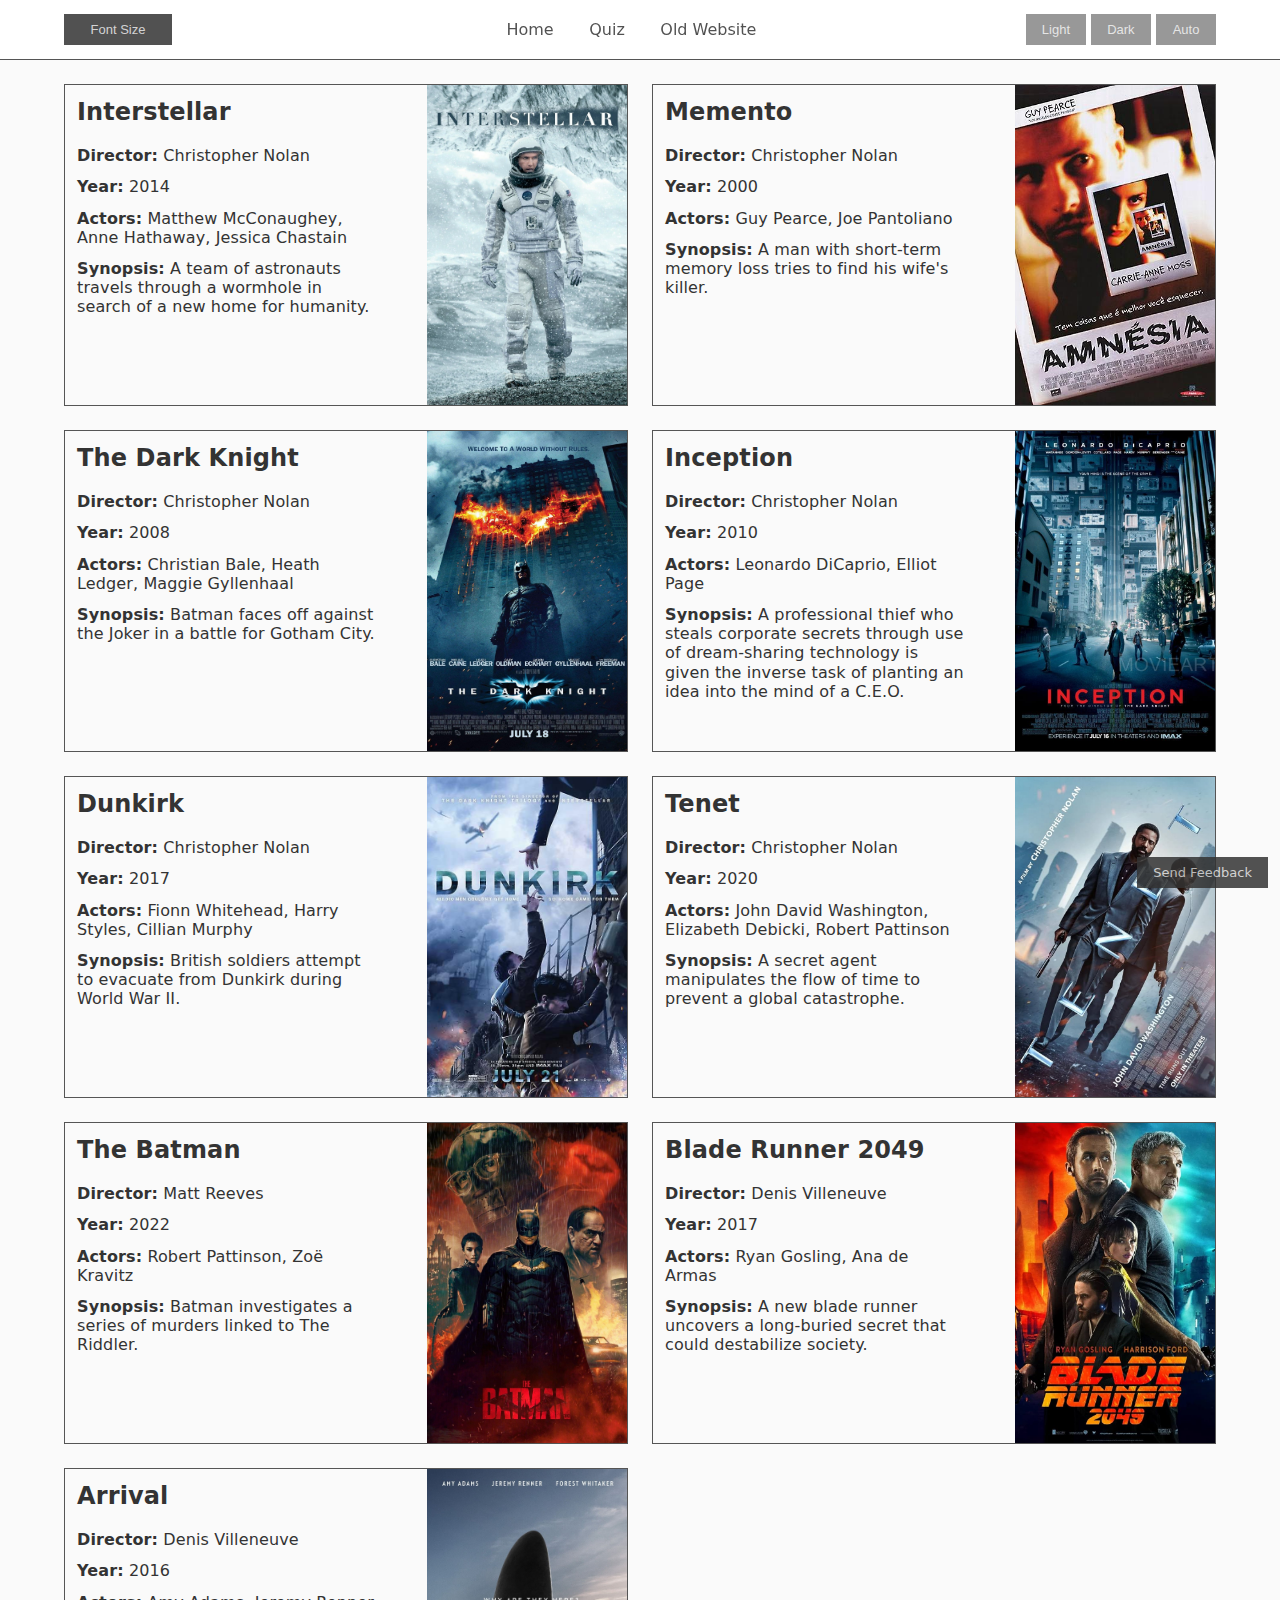
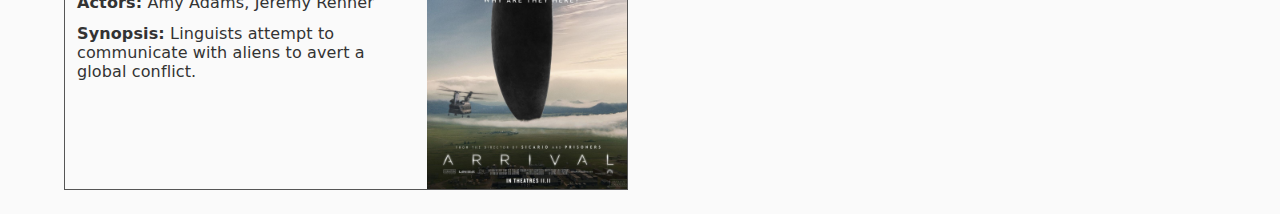
==== index.html @ 57617532 "done: add a toggle for every picture that will open it full screen via dialog" ====
<!-- Main Contributor: Dmytro HONCHARENKO -->
<!-- TODO: Add sources: a button with i that will trigger dialog -->
<!DOCTYPE html>
<html lang="en">
  <head>
    <meta charset="UTF-8" />
    <meta name="viewport" content="width=device-width, initial-scale=1.0" />
    <title>Nolan Films</title>
    <link rel="stylesheet" href="./styles/home.css" />
    <link rel="stylesheet" href="./styles/global.css" />
    <script type="module" src="./scripts/home.js"></script>
    <script type="module" src="./scripts/theme.js"></script>
    <script type="module" src="./scripts/chooseFontSize.js"></script>
  </head>
  <body>
    <header>
      <nav>
        <aside class="accessibility-font-size">
          <button type="button" id="change-font-size">Font Size</button>
        </aside>
        <ul>
          <li><a href="./index.html">Home</a></li>
          <li><a href="./content/form/quiz.html">Quiz</a></li>
          <li><a href="../../xml/xhtml/films.xhtml">Old Website</a></li>
        </ul>
        <aside class="theme-switcher">
          <button class="light">Light</button>
          <button class="dark">Dark</button>
          <button class="auto">Auto</button>
        </aside>
      </nav>
    </header>
    <main class="films">
      <!-- Interstellar -->
      <section class="film">
        <div class="info">
          <h2 class="title">Interstellar</h2>
          <p class="director"><strong>Director:</strong> Christopher Nolan</p>
          <p class="year"><strong>Year:</strong> 2014</p>
          <p class="actors">
            <strong>Actors:</strong> Matthew McConaughey, Anne Hathaway, Jessica
            Chastain
          </p>
          <p class="Synopsis">
            <strong>Synopsis:</strong> A team of astronauts travels through a
            wormhole in search of a new home for humanity.
          </p>
        </div>
        <picture class="poster">
          <img
            loading="lazy"
            src="./images/interstellar.jpg"
            alt="Interstellar Poster"
          />
        </picture>
        <dialog class="modal">
          <div class="dive-deeper">
            <img
              loading="lazy"
              src="./images/interstellar.jpg"
              alt="Interstellar Poster"
            />
            <div class="main-info">
              <div class="top-section">
                <h1>Main Information</h1>
                <p><strong>Directed by:</strong> Christopher Nolan</p>
                <p><strong>Written by:</strong> Jonathan Nolan, Christopher Nolan</p>
                <p>
                  <strong>Produced by:</strong> Emma Thomas, Christopher Nolan, Lynda
                  Obst
                </p>
                <p>
                  <strong>Starring:</strong> Matthew McConaughey, Anne Hathaway,
                  Jessica Chastain, Bill Irwin, Ellen Burstyn, Michael Caine
                </p>
                <p><strong>Cinematography:</strong> Hoyte van Hoytema</p>
                <p><strong>Edited by:</strong> Lee Smith</p>
                <p><strong>Music by:</strong> Hans Zimmer</p>
                <p>
                  <strong>Production Companies:</strong> Paramount Pictures, Warner
                  Bros. Pictures, Legendary Pictures, Syncopy Inc., Lynda Obst
                  Productions
                </p>
                <p>
                  <strong>Distributed by:</strong> Paramount Pictures (North
                  America), Warner Bros. Pictures (International)
                </p>
                <p>
                  <strong>Release Dates:</strong> <br />October 26, 2014 (TCL Chinese
                  Theatre) <br />November 5, 2014 (United States) <br />November 7,
                  2014 (United Kingdom)
                </p>
                <p><strong>Running Time:</strong> 169 minutes</p>
                <p><strong>Countries:</strong> United Kingdom, United States</p>
                <p><strong>Language:</strong> English</p>
                <p><strong>Budget:</strong> $165 million</p>
                <p><strong>Box Office:</strong> $731 million</p>
              </div>
            </div>
            <div class="bottom-section">
              <h1>Description</h1>
              <div class="description">
                "Interstellar" is a 2014 science fiction film directed by Christopher
                Nolan, starring Matthew McConaughey, Anne Hathaway, Jessica Chastain,
                Bill Irwin, Ellen Burstyn, Michael Caine, and Matt Damon. The story
                is set in a dystopian future where humanity faces a devastating
                blight and famine. The film follows a group of astronauts who travel
                through a wormhole near Saturn in search of a new home. The
                screenplay was written by brothers Christopher and Jonathan Nolan,
                with origins dating back to a script in 2007. Kip Thorne, a Caltech
                physicist, served as an executive producer and scientific consultant.
                The movie was lauded for its scientific accuracy and visual effects,
                grossing over $681 million worldwide and winning an Academy Award for
                Best Visual Effects.
              </div>
            </div>
          </div>
        </dialog>
      </section>
      <!-- Memento -->
      <section class="film">
        <div class="info">
          <h2 class="title">Memento</h2>
          <p class="director"><strong>Director:</strong> Christopher Nolan</p>
          <p class="year"><strong>Year:</strong> 2000</p>
          <p class="actors"><strong>Actors:</strong> Guy Pearce, Joe Pantoliano</p>
          <p class="Synopsis">
            <strong>Synopsis:</strong> A man with short-term memory loss tries to
            find his wife's killer.
          </p>
        </div>
        <picture class="poster">
          <img loading="lazy" src="./images/memento.jpg" alt="Memento Poster" />
        </picture>
        <dialog class="modal">
          <div class="dive-deeper">
            <img loading="lazy" src="./images/memento.jpg" alt="Memento Poster" />
            <div class="main-info">
              <div class="top-section">
                <h1>Main Information</h1>
                <p><strong>Directed by:</strong> Christopher Nolan</p>
                <p><strong>Written by:</strong> Christopher Nolan, Jonathan Nolan</p>
                <p><strong>Produced by:</strong> Suzanne Todd, Jennifer Todd</p>
                <p>
                  <strong>Starring:</strong> Guy Pearce, Carrie-Anne Moss, Joe
                  Pantoliano
                </p>
                <p><strong>Cinematography:</strong> Wally Pfister</p>
                <p><strong>Edited by:</strong> Dody Dorn</p>
                <p><strong>Music by:</strong> David Julyan</p>
                <p>
                  <strong>Production Companies:</strong> Summit Entertainment,
                  Newmarket Capital Group, Team Todd
                </p>
                <p>
                  <strong>Distributed by:</strong> Newmarket Films (United States),
                  Summit Entertainment (International)
                </p>
                <p>
                  <strong>Release Dates:</strong> <br />September 5, 2000 (Venice
                  Film Festival) <br />March 16, 2001 (United States)
                </p>
                <p><strong>Running Time:</strong> 113 minutes</p>
                <p><strong>Country:</strong> United States</p>
                <p><strong>Language:</strong> English</p>
                <p><strong>Budget:</strong> $9 million</p>
                <p><strong>Box Office:</strong> $39.7 million</p>
              </div>
            </div>
            <div class="bottom-section">
              <h1>Description</h1>
              <div class="description">
                "Memento" is a 2000 psychological thriller film directed and written
                by Christopher Nolan. Based on a short story by Jonathan Nolan, the
                movie stars Guy Pearce, Carrie-Anne Moss, Jorja Fox, and Joe
                Pantoliano. The story revolves around Leonard Shelby, who suffers
                from short-term memory loss and uses various methods to investigate
                his wife's murder. The film's unique non-linear narrative consists of
                black-and-white scenes shown chronologically and color sequences in
                reverse order, ultimately merging to form a complete storyline.
              </div>
            </div>
          </div>
        </dialog>
      </section>
      <!-- The Dark Knight -->
      <section class="film">
        <div class="info">
          <h2 class="title">The Dark Knight</h2>
          <p class="director"><strong>Director:</strong> Christopher Nolan</p>
          <p class="year"><strong>Year:</strong> 2008</p>
          <p class="actors">
            <strong>Actors:</strong> Christian Bale, Heath Ledger, Maggie Gyllenhaal
          </p>
          <p class="Synopsis">
            <strong>Synopsis:</strong> Batman faces off against the Joker in a battle
            for Gotham City.
          </p>
        </div>
        <picture class="poster">
          <img
            loading="lazy"
            src="./images/the-dark-knight.jpg"
            alt="The Dark Knight Poster"
          />
        </picture>
        <dialog class="modal">
          <div class="dive-deeper">
            <img
              loading="lazy"
              src="./images/the-dark-knight.jpg"
              alt="The Dark Knight Poster"
            />
            <div class="main-info">
              <div class="top-section">
                <h1>Main Information</h1>
                <p><strong>Directed by:</strong> Christopher Nolan</p>
                <p><strong>Written by:</strong> Jonathan Nolan, Christopher Nolan</p>
                <p>
                  <strong>Produced by:</strong> Emma Thomas, Charles Roven,
                  Christopher Nolan
                </p>
                <p>
                  <strong>Starring:</strong> Christian Bale, Michael Caine, Heath
                  Ledger, Gary Oldman, Aaron Eckhart, Maggie Gyllenhaal, Morgan
                  Freeman
                </p>
                <p><strong>Cinematography:</strong> Wally Pfister</p>
                <p><strong>Edited by:</strong> Lee Smith</p>
                <p><strong>Music by:</strong> Hans Zimmer, James Newton Howard</p>
                <p>
                  <strong>Production Companies:</strong> Warner Bros. Pictures, DC
                  Comics, Legendary Pictures, Syncopy
                </p>
                <p>
                  <strong>Distributed by:</strong> Warner Bros. Pictures (Worldwide)
                </p>
                <p>
                  <strong>Release Dates:</strong> <br />July 14, 2008 (New York City)
                  <br />July 18, 2008 (United States)
                </p>
                <p><strong>Running Time:</strong> 152 minutes</p>
                <p><strong>Countries:</strong> United Kingdom, United States</p>
                <p><strong>Language:</strong> English</p>
                <p><strong>Budget:</strong> $185 million</p>
                <p><strong>Box Office:</strong> $1.005 billion</p>
              </div>
            </div>
            <div class="bottom-section">
              <h1>Description</h1>
              <div class="description">
                "The Dark Knight" is a 2008 superhero film directed by Christopher
                Nolan, serving as a sequel to "Batman Begins" (2005) and part of The
                Dark Knight trilogy. The movie showcases Batman, James Gordon, and
                Harvey Dent teaming up to combat organized crime in Gotham City, with
                their efforts challenged by the Joker's chaotic schemes. The film
                features an ensemble cast including Christian Bale, Heath Ledger,
                Michael Caine, Gary Oldman, Aaron Eckhart, Maggie Gyllenhaal, and
                Morgan Freeman. With influences from 1980s Batman comics and crime
                dramas, the screenplay aimed to maintain realism. Filming took place
                from April to November 2007 in Chicago, Hong Kong, and England, using
                practical effects and IMAX cameras extensively. Christopher Nolan
                emphasized practical stunts over CGI, contributing to the movie's
                realistic feel.
              </div>
            </div>
          </div>
        </dialog>
      </section>
      <!-- Inception -->
      <section class="film">
        <div class="info">
          <h2 class="title">Inception</h2>
          <p class="director"><strong>Director:</strong> Christopher Nolan</p>
          <p class="year"><strong>Year:</strong> 2010</p>
          <p class="actors">
            <strong>Actors:</strong> Leonardo DiCaprio, Elliot Page
          </p>
          <p class="Synopsis">
            <strong>Synopsis:</strong> A professional thief who steals corporate
            secrets through use of dream-sharing technology is given the inverse task
            of planting an idea into the mind of a C.E.O.
          </p>
        </div>
        <picture class="poster">
          <img loading="lazy" src="./images/inception.jpg" alt="Inception Poster" />
        </picture>
        <dialog class="modal">
          <div class="dive-deeper">
            <img
              loading="lazy"
              src="./images/inception.jpg"
              alt="Inception Poster"
            />
            <div class="main-info">
              <div class="top-section">
                <h1>Main Information</h1>
                <p><strong>Directed by:</strong> Christopher Nolan</p>
                <p><strong>Written by:</strong> Christopher Nolan</p>
                <p><strong>Produced by:</strong> Emma Thomas, Christopher Nolan</p>
                <p>
                  <strong>Starring:</strong> Leonardo DiCaprio, Ken Watanabe, Joseph
                  Gordon-Levitt, Marion Cotillard, Ellen Page, Tom Hardy, Cillian
                  Murphy, Tom Berenger, Michael Caine
                </p>
                <p><strong>Cinematography:</strong> Wally Pfister</p>
                <p><strong>Edited by:</strong> Lee Smith</p>
                <p><strong>Music by:</strong> Hans Zimmer</p>
                <p>
                  <strong>Production Companies:</strong> Warner Bros. Pictures,
                  Syncopy
                </p>
                <p>
                  <strong>Distributed by:</strong> Warner Bros. Pictures (Worldwide)
                </p>
                <p>
                  <strong>Release Dates:</strong> <br />July 8, 2010 (Odeon Leicester
                  Square) <br />July 16, 2010 (United States)
                </p>
                <p><strong>Running Time:</strong> 148 minutes</p>
                <p><strong>Countries:</strong> United States, United Kingdom</p>
                <p><strong>Language:</strong> English</p>
                <p><strong>Budget:</strong> $160 million</p>
                <p><strong>Box Office:</strong> $829.9 million</p>
              </div>
            </div>
            <div class="bottom-section">
              <h1>Description</h1>
              <div class="description">
                "Inception" is a 2010 science fiction action film directed and
                written by Christopher Nolan. The story follows a professional thief,
                played by Leonardo DiCaprio, who steals information by entering the
                subconscious minds of his targets. He is offered a chance to clear
                his criminal record in exchange for implanting an idea into a
                person's subconscious. The movie features an ensemble cast including
                Ken Watanabe, Joseph Gordon-Levitt, Marion Cotillard, Tom Hardy,
                Cillian Murphy, Michael Caine, and others. Nolan originally conceived
                the idea for "Inception" as a horror film involving dream thieves
                before temporarily shelving it to work on other projects. The film
                was shot in six countries over several months with a budget of $160
                million, aided by Nolan's success with "The Dark Knight" in securing
                advertising funding.
              </div>
            </div>
          </div>
        </dialog>
      </section>
      <!-- Dunkirk -->
      <section class="film">
        <div class="info">
          <h2 class="title">Dunkirk</h2>
          <p class="director"><strong>Director:</strong> Christopher Nolan</p>
          <p class="year"><strong>Year:</strong> 2017</p>
          <p class="actors">
            <strong>Actors:</strong> Fionn Whitehead, Harry Styles, Cillian Murphy
          </p>
          <p class="Synopsis">
            <strong>Synopsis:</strong> British soldiers attempt to evacuate from
            Dunkirk during World War II.
          </p>
        </div>
        <picture class="poster">
          <img loading="lazy" src="./images/dunkirk.jpg" alt="Dunkirk Poster" />
        </picture>
        <dialog class="modal">
          <div class="dive-deeper">
            <img loading="lazy" src="./images/dunkirk.jpg" alt="Dunkirk Poster" />
            <div class="main-info">
              <div class="top-section">
                <h1>Main Information</h1>
                <p><strong>Directed by:</strong> Christopher Nolan</p>
                <p><strong>Written by:</strong> Christopher Nolan</p>
                <p><strong>Produced by:</strong> Emma Thomas, Christopher Nolan</p>
                <p>
                  <strong>Starring:</strong> Fionn Whitehead, Tom Glynn-Carney, Jack
                  Lowden, Harry Styles, Aneurin Barnard, James D'Arcy, Barry Keoghan,
                  Kenneth Branagh, Cillian Murphy, Mark Rylance, Tom Hardy
                </p>
                <p><strong>Cinematography:</strong> Hoyte van Hoytema</p>
                <p><strong>Edited by:</strong> Lee Smith</p>
                <p><strong>Music by:</strong> Hans Zimmer</p>
                <p>
                  <strong>Production Companies:</strong> Warner Bros. Pictures,
                  Syncopy, RatPac-Dune Entertainment, Kaap Holland Film
                </p>
                <p>
                  <strong>Distributed by:</strong> Warner Bros. Pictures (Worldwide)
                </p>
                <p>
                  <strong>Release Dates:</strong> <br />July 13, 2017 (Odeon
                  Leicester Square) <br />July 21, 2017 (United Kingdom) <br />July
                  21, 2017 (United States)
                </p>
                <p><strong>Running Time:</strong> 106 minutes</p>
                <p>
                  <strong>Countries:</strong> United Kingdom, United States, France,
                  Netherlands
                </p>
                <p><strong>Language:</strong> English</p>
                <p><strong>Budget:</strong> $100–150 million</p>
                <p><strong>Box Office:</strong> $526.9 million</p>
              </div>
              <div class="bottom-section">
                <h1>Description</h1>
              </div>
              <div class="description">
                "Dunkirk" is a 2017 historical war thriller film written, directed,
                and co-produced by Christopher Nolan. The movie depicts the Dunkirk
                evacuation during World War II from land, sea, and air perspectives,
                featuring an ensemble cast including Fionn Whitehead, Tom Hardy,
                Cillian Murphy, Mark Rylance, and Harry Styles in his film debut.
                Nolan chose to emphasize visuals and music over dialogue to build
                suspense throughout the film. Production began in May 2016 in
                Dunkirk, utilizing IMAX and large-format film stock for
                cinematography. The movie employed practical effects, thousands of
                extras, historic evacuation boats, and period aircraft. Upon release,
                "Dunkirk" received critical acclaim for its direction,
                cinematography, and sound design, with accolades including multiple
                Academy Award wins. The film grossed $527 million worldwide and was
                noted as one of the greatest war films.
              </div>
            </div>
          </div>
        </dialog>
      </section>
      <!-- Tenet -->
      <section class="film">
        <div class="info">
          <h2>Tenet</h2>
          <p class="director"><strong>Director:</strong> Christopher Nolan</p>
          <p class="year"><strong>Year:</strong> 2020</p>
          <p class="actors">
            <strong>Actors:</strong> John David Washington, Elizabeth Debicki, Robert
            Pattinson
          </p>
          <p class="synopsis">
            <strong>Synopsis:</strong> A secret agent manipulates the flow of time to
            prevent a global catastrophe.
          </p>
        </div>
        <picture class="poster">
          <img loading="lazy" src="./images/tenet.jpg" alt="Tenet Poster" />
        </picture>
        <dialog class="modal">
          <div class="dive-deeper">
            <img loading="lazy" src="./images/tenet.jpg" alt="Tenet Poster" />
            <div class="main-info">
              <div class="top-section">
                <h1>Main Information</h1>
                <p><strong>Directed by:</strong> Christopher Nolan</p>
                <p><strong>Written by:</strong> Christopher Nolan</p>
                <p><strong>Produced by:</strong> Emma Thomas, Christopher Nolan</p>
                <p>
                  <strong>Starring:</strong> John David Washington, Robert Pattinson,
                  Elizabeth Debicki, Dimple Kapadia, Michael Caine, Kenneth Branagh,
                  Aaron Taylor-Johnson, Himesh Patel, Clémence Poésy, Martin Donovan
                </p>
                <p><strong>Cinematography:</strong> Hoyte van Hoytema</p>
                <p><strong>Edited by:</strong> Jennifer Lame</p>
                <p><strong>Music by:</strong> Ludwig Göransson</p>
                <p>
                  <strong>Production Companies:</strong> Warner Bros. Pictures,
                  Syncopy
                </p>
                <p>
                  <strong>Distributed by:</strong> Warner Bros. Pictures (Worldwide)
                </p>
                <p>
                  <strong>Release Dates:</strong> <br />August 26, 2020 (United
                  Kingdom) <br />September 3, 2020 (United States)
                </p>
                <p><strong>Running Time:</strong> 150 minutes</p>
                <p><strong>Countries:</strong> United Kingdom, United States</p>
                <p><strong>Language:</strong> English</p>
                <p><strong>Budget:</strong> $200 million</p>
                <p><strong>Box Office:</strong> $363.1 million</p>
              </div>
              <div class="bottom-section">
                <h1>Description</h1>
              </div>
              <div class="description">
                "Tenet" is a 2020 science fiction action thriller film written,
                directed, and produced by Christopher Nolan. The movie stars John
                David Washington, Robert Pattinson, Elizabeth Debicki, and others,
                following a former CIA agent who joins a secret organization to
                investigate objects moving backward in time and their link to a
                future attack on the present. Nolan collaborated with Warner Bros.
                and Syncopy for production and distribution. After an extensive
                screenplay development process and global filming locations,
                including Denmark, Estonia, and the United States, "Tenet" was
                released in 2020. Despite challenges posed by the COVID-19 pandemic,
                the film earned $365 million worldwide against a $200 million budget.
                It garnered mixed reviews but won the Academy Award for Best Visual
                Effects and other accolades, developing a loyal following among
                science fiction fans and Nolan enthusiasts.
              </div>
            </div>
          </div>
        </dialog>
      </section>
      <!-- The Batman -->
      <section class="film">
        <div class="info">
          <h2>The Batman</h2>
          <p class="director"><strong>Director:</strong> Matt Reeves</p>
          <p class="year"><strong>Year:</strong> 2022</p>
          <p class="actors">
            <strong>Actors:</strong> Robert Pattinson, Zoë Kravitz
          </p>
          <p class="synopsis">
            <strong>Synopsis:</strong> Batman investigates a series of murders linked
            to The Riddler.
          </p>
        </div>
        <picture class="poster">
          <img
            loading="lazy"
            src="./images/the-batman.jpg"
            alt="The Batman (2022) Poster"
          />
        </picture>
        <dialog class="modal">
          <div class="dive-deeper">
            <img
              loading="lazy"
              src="./images/the-batman.jpg"
              alt="The Batman (2022) Poster"
            />
            <div class="main-info">
              <div class="top-section">
                <h1>Main Information</h1>
                <p><strong>Directed by:</strong> Matt Reeves</p>
                <p><strong>Written by:</strong> Matt Reeves, Peter Craig</p>
                <p>
                  <strong>Produced by:</strong> Dylan Clark, Matt Reeves, Simon
                  Emanuel
                </p>
                <p>
                  <strong>Starring:</strong> Robert Pattinson, Zoë Kravitz, Paul
                  Dano, Jeffrey Wright, John Turturro, Peter Sarsgaard, Barry
                  Keoghan, Jayme Lawson, Andy Serkis, Colin Farrell
                </p>
                <p><strong>Cinematography:</strong> Greig Fraser</p>
                <p><strong>Edited by:</strong> William Hoy, Tyler Nelson</p>
                <p><strong>Music by:</strong> Michael Giacchino</p>
                <p>
                  <strong>Production Companies:</strong> Warner Bros. Pictures, DC
                  Films, 6th & Idaho, Dylan Clark Productions
                </p>
                <p>
                  <strong>Distributed by:</strong> Warner Bros. Pictures (Worldwide)
                </p>
                <p>
                  <strong>Release Dates:</strong> <br />February 25, 2022 (United
                  States)
                </p>
                <p><strong>Running Time:</strong> 176 minutes</p>
                <p><strong>Countries:</strong> United States, United Kingdom</p>
                <p><strong>Language:</strong> English</p>
                <p><strong>Budget:</strong> $180 million</p>
                <p><strong>Box Office:</strong> $708.9 million</p>
              </div>
              <div class="bottom-section">
                <h1>Description</h1>
              </div>
              <div class="description">
                "The Batman" is a 2022 American superhero film directed by Matt
                Reeves and starring Robert Pattinson as Bruce Wayne / Batman. The
                movie, a reboot of the Batman film franchise, follows Batman
                uncovering corruption in Gotham City while pursuing the Riddler,
                played by Paul Dano. Matt Reeves took over the project and reworked
                the story, focusing on Batman's detective skills and drawing
                inspiration from various Batman comics. Despite production delays due
                to the COVID-19 pandemic, the film was released in March 2022 and was
                a commercial success, grossing $771 million worldwide. "The Batman"
                received positive reviews for its acting, direction, visual style,
                score, and action sequences. It has been nominated for several awards
                and is intended to kick off a Batman shared universe with sequels and
                spin-off television series planned.
              </div>
            </div>
          </div>
        </dialog>
      </section>
      <!-- Blade Runner 2049 -->
      <section class="film">
        <div class="info">
          <h2>Blade Runner 2049</h2>
          <p class="director"><strong>Director:</strong> Denis Villeneuve</p>
          <p class="year"><strong>Year:</strong> 2017</p>
          <p class="actors"><strong>Actors:</strong> Ryan Gosling, Ana de Armas</p>
          <p class="synopsis">
            <strong>Synopsis:</strong> A new blade runner uncovers a long-buried
            secret that could destabilize society.
          </p>
        </div>
        <picture class="poster">
          <img
            loading="lazy"
            src="./images/blade-runner.jpg"
            alt="Blade Runner 2049 (2017) Poster"
          />
        </picture>
        <dialog class="modal">
          <div class="dive-deeper">
            <img
              loading="lazy"
              src="./images/blade-runner.jpg"
              alt="Blade Runner 2049 (2017) Poster"
            />
            <div class="main-info">
              <div class="top-section">
                <h1>Main Information</h1>
                <p><strong>Directed by:</strong> Denis Villeneuve</p>
                <p><strong>Written by:</strong> Hampton Fancher, Michael Green</p>
                <p>
                  <strong>Produced by:</strong> Andrew A. Kosove, Broderick Johnson,
                  Bud Yorkin, Cynthia Yorkin, Ridley Scott
                </p>
                <p>
                  <strong>Starring:</strong> Ryan Gosling, Harrison Ford, Ana de
                  Armas, Sylvia Hoeks, Robin Wright, Mackenzie Davis, Carla Juri,
                  Lennie James, Dave Bautista, Jared Leto
                </p>
                <p><strong>Cinematography:</strong> Roger Deakins</p>
                <p><strong>Edited by:</strong> Joe Walker</p>
                <p><strong>Music by:</strong> Benjamin Wallfisch, Hans Zimmer</p>
                <p>
                  <strong>Production Companies:</strong> Warner Bros. Pictures,
                  Columbia Pictures, Alcon Entertainment, Scott Free Productions,
                  Torridon Films, 16:14 Entertainment, Thunderbird Entertainment
                </p>
                <p>
                  <strong>Distributed by:</strong> Warner Bros. Pictures (Worldwide)
                </p>
                <p>
                  <strong>Release Dates:</strong> <br />October 3, 2017 (Dolby
                  Theatre) <br />October 6, 2017 (United States)
                </p>
                <p><strong>Running Time:</strong> 164 minutes</p>
                <p>
                  <strong>Countries:</strong> United States, Canada, United Kingdom,
                  Hungary, Spain
                </p>
                <p><strong>Language:</strong> English</p>
                <p><strong>Budget:</strong> $150–185 million</p>
                <p><strong>Box Office:</strong> $260.5 million</p>
              </div>
              <div class="bottom-section">
                <h1>Description</h1>
              </div>
              <div class="description">
                "Blade Runner 2049" is a 2017 neo-noir science fiction film directed
                by Denis Villeneuve, serving as a sequel to the 1982 film "Blade
                Runner." The movie stars Ryan Gosling and Harrison Ford, with Ana de
                Armas, Jared Leto, and others in supporting roles. Set in a dystopian
                future, the story follows a blade runner named K as he uncovers a
                secret that could disrupt society. Despite its critical acclaim for
                performances, directing, cinematography, and faithfulness to the
                original film, "Blade Runner 2049" underperformed at the box office,
                earning $267.5 million worldwide against a production budget of
                $150–185 million. The film won Academy Awards for Best Cinematography
                and Best Visual Effects, among other accolades. Plans for a sequel
                television series, "Blade Runner 2099," are in development at Amazon
                Studios, with Ridley Scott as an executive producer.
              </div>
            </div>
          </div>
        </dialog>
      </section>
      <!-- Arrival -->
      <section class="film">
        <div class="info">
          <h2>Arrival</h2>
          <p class="director"><strong>Director:</strong> Denis Villeneuve</p>
          <p class="year"><strong>Year:</strong> 2016</p>
          <p class="actors"><strong>Actors:</strong> Amy Adams, Jeremy Renner</p>
          <p class="synopsis">
            <strong>Synopsis:</strong> Linguists attempt to communicate with aliens
            to avert a global conflict.
          </p>
        </div>
        <picture class="poster">
          <img
            loading="lazy"
            src="./images/arrival.jpg"
            alt="Arrival (2016) Poster"
          />
        </picture>
        <dialog class="modal">
          <div class="dive-deeper">
            <img
              loading="lazy"
              src="./images/arrival.jpg"
              alt="Arrival (2016) Poster"
            />
            <div class="main-info">
              <div class="top-section">
                <h1>Main Information</h1>
                <p><strong>Directed by:</strong> Denis Villeneuve</p>
                <p><strong>Written by:</strong> Eric Heisserer</p>
                <p>
                  <strong>Produced by:</strong> Shawn Levy, Dan Levine, Aaron Ryder,
                  David Linde
                </p>
                <p>
                  <strong>Starring:</strong> Amy Adams, Jeremy Renner, Forest
                  Whitaker, Michael Stuhlbarg, Tzi Ma
                </p>
                <p><strong>Cinematography:</strong> Bradford Young</p>
                <p><strong>Edited by:</strong> Joe Walker</p>
                <p><strong>Music by:</strong> Jóhann Jóhannsson</p>
                <p>
                  <strong>Production Companies:</strong> FilmNation Entertainment,
                  Lava Bear Films, 21 Laps Entertainment
                </p>
                <p>
                  <strong>Distributed by:</strong> Paramount Pictures (North
                  America), Sony Pictures Releasing (International)
                </p>
                <p>
                  <strong>Release Dates:</strong> <br />September 1, 2016 (Venice
                  Film Festival) <br />November 11, 2016 (United States)
                </p>
                <p><strong>Running Time:</strong> 116 minutes</p>
                <p><strong>Country:</strong> United States</p>
                <p><strong>Language:</strong> English</p>
                <p><strong>Budget:</strong> $47 million</p>
                <p><strong>Box Office:</strong> $203.4 million</p>
              </div>
              <div class="bottom-section">
                <h1>Description</h1>
              </div>
              <div class="description">
                "Arrival" is a 2016 American science fiction drama film directed by
                Denis Villeneuve, starring Amy Adams as linguist Louise Banks. The
                story follows Banks as she tries to communicate with
                extraterrestrials who have landed on Earth to prevent potential
                conflict. The film, adapted by Eric Heisserer from Ted Chiang's short
                story "Story of Your Life," premiered at the Venice Film Festival in
                September 2016 and was released in the United States in November
                2016. "Arrival" was well-received, grossing $203 million worldwide
                and earning critical acclaim for Adams's performance, Villeneuve's
                direction, and its exploration of communication with aliens. The film
                received multiple award nominations, including at the Academy Awards
                where it won Best Sound Editing. Amy Adams also received nominations
                for her role, and Jóhann Jóhannsson was nominated for the film's
                score. Additionally, "Arrival" won the Ray Bradbury Award and the
                Hugo Award for Best Dramatic Presentation in 2017.
              </div>
            </div>
          </div>
        </dialog>
      </section>
    </main>
    <footer>
      <form action="">
        <!-- TODO: add some more fields to this form -->
        <!-- TODO: add current data and hour -->
        <a id="send-feedback" href="mailto:dimeeentor@gmail.com">Send Feedback</a>
      </form>
    </footer>
  </body>
</html>
---- styles/home.css ----
/* Main Contributor: Dmytro HONCHARENKO */
.films {
  display: grid;
  grid-template-columns: repeat(auto-fill, minmax(490px, 1fr));
  gap: 24px;
  max-width: 1200px;
  margin: 0 auto;
  padding: 24px;
}

.films>.film {
  display: grid;
  grid-template-columns: 300px 200px;
  justify-content: space-between;
  padding-left: 12px;
  border: var(--border-width) solid var(--border-color);
}

.film h2 {
  margin: 18px 0 12px 0;
}

.film strong {
  font-weight: 600;
}

.film .info {
  display: flex;
  flex-direction: column;
  gap: 12px;
  letter-spacing: 0.0125ch;
  line-height: 120%;
}

.poster {
  width: 100%;
  height: 320px;
  transition: .3s ease;
  cursor: pointer;
}

.poster img {
  width: inherit;
  height: inherit;
  object-fit: cover;
}

.modal {
  border: var(--border-width) solid var(--border-color);
  top: 50%;
  left: 50%;
  -webkit-transform: translateX(-50%) translateY(-50%);
  -moz-transform: translateX(-50%) translateY(-50%);
  -ms-transform: translateX(-50%) translateY(-50%);
  transform: translateX(-50%) translateY(-50%);
  max-width: 1200px;
  padding: 12px;
}

.modal:focus {
  outline: none;
}

.dive-deeper {
  display: grid;
  grid-template-columns: 500px 500px;
  gap: 12px;
}

.main-info {
  display: flex;
  flex-direction: column;
  gap: 12px;
  line-height: 1.5em;
  width: 500px;
}

.dive-deeper img {
  width: 500px;
  height: 100%;
  min-width: 350px;
  object-fit: cover;
}

.top-section,
.bottom-section {
  /* overflow: scroll; */
  height: 100%;
  border: var(--border-width) solid var(--border-color);
  padding: 6px;
  letter-spacing: 0.0125em;
}

.bottom-section {
  grid-column: 1/3;
}

.top-section h1,
.bottom-section h1 {
  padding-bottom: 6px;
}

summary {
  color: var(--text-color);
  font-size: 18px;
  padding: 2px 0;
  cursor: pointer;
  /* text-decoration: underline; */
}

summary:focus {
  outline: none;
}

/* summary::-webkit-details-marker {
  display: none;
} */

details p {
  padding: 3px 0;
}
---- styles/global.css ----
/* Main Contributor: Dmytro HONCHARENKO */
/**
 * 
 * This CSS file contains global styles for the university web project.
 * It defines variables for font colors, border colors, background colors, and header height.
 * It also includes styles for the theme switcher, body, header, and navigation.
 * The file supports both light and dark themes, and adjusts styles based on the user's preferred color scheme.
 */

:root {
  --font-color-dark: #333;
  --font-color-light: #ccc;
  --border-color: #555;
  --border-width: 0.5px;
  --header-border: #555;
  --background-color-dark: #333;
  --body-background-color: #fafafa;
  --header-height: 60px;
}

/* Global Styles */
* {
  margin: 0;
  padding: 0;
  box-sizing: border-box;
  accent-color: #333;
}

html {
  height: 100dvh;
  font-family: system-ui, -apple-system, BlinkMacSystemFont, 'Segoe UI', Roboto, Oxygen, Ubuntu, Cantarell, 'Open Sans', 'Helvetica Neue', sans-serif;
}

/* Theme Switcher */
.theme-switcher {
  button {
    padding: 8px 16px;
    width: 60px;
    border: none;
    color: var(--font-color-light);
    font-size: 13px;
    cursor: pointer;
    background-color: #333;
    opacity: 0.5;

    &.active,
    &:hover {
      opacity: 1;
    }
  }
}

/* Body Styles */
body {
  &.light-theme {
    background-color: #fafafa;
    color-scheme: light;
    color: var(--font-color-dark);

    header {
      background-color: rgba(255, 255, 255, 0.85);
    }

    a {
      color: var(--font-color-dark);
    }

    .current-question {
      box-shadow: rgba(99, 99, 99, 0.2) 0px 2px 4px 0px;
    }

    img {
      filter: brightness(100%);
    }
  }

  &.dark-theme {
    background-color: #131313;
    color-scheme: dark;
    color: var(--font-color-light);

    header {
      background-color: rgba(19, 19, 19, 0.85);
    }

    a {
      color: var(--font-color-light);
    }

    .current-question {
      border: var(--border-width) solid var(--border-color);
    }

    #check-btn {
      background-color: var(--background-color-dark);
    }

    #answer-input:focus-within {
      border: var(--border-color) dashed var(--border-width);
    }

    img {
      filter: brightness(75%);
    }
  }
}

/* Header Styles */
header {
  -webkit-backdrop-filter: blur(10px);
  backdrop-filter: blur(10px);
  display: flex;
  position: sticky;
  z-index: 2;
  top: 0;
  justify-content: center;
  align-items: center;
  width: 100%;
  height: var(--header-height);
  border-bottom: var(--border-width) solid var(--header-border);
  background-color: rgba(255, 255, 255, 0.85);
}

nav {
  display: flex;
  align-items: center;
  justify-content: space-between;
  width: 100%;
  max-width: 1200px;
  padding: 0 24px;
}

#change-font-size,
#send-feedback {
  width: 108px;
  margin-right: 65px;
  padding: 8px 16px;
  border: none;
  color: var(--font-color-light);
  font-size: 13px;
  cursor: pointer;
  background-color: var(--background-color-dark);
  opacity: 0.85;
}

#change-font-size:hover {
  opacity: 1;
}

#send-feedback {
  width: fit-content;
  position: fixed;
  bottom: 12px;
  right: 12px;
  margin: 0;
}

#send-feedback:hover {
  opacity: 1;
}

ul {
  display: flex;
  justify-content: space-between;
  width: 250px;
  list-style: none;
}

a {
  opacity: 0.85;
  color: var(--font-color-dark);
  text-decoration: none;
}

a:hover {
  opacity: 1;
}

/* Dark Mode Styles */
@media (prefers-color-scheme: dark) {
  body {
    background-color: #131313;
    color-scheme: dark;
    color: var(--font-color-light);
  }

  header {
    background-color: rgba(19, 19, 19, 0.85);
  }

  a {
    color: var(--font-color-light);
  }

  img {
    filter: brightness(75%);
  }

  /* Quiz Styles */
  .current-question {
    border-color: var(--border-color);
    box-shadow: rgba(0, 0, 0, 0) 0px 0px 0px;
  }

  #check-btn {
    background-color: var(--background-color-dark) !important;
  }

  #answer-input:focus {
    border: var(--border-color) dashed var(--border-width);
  }
}

/* Light Mode Styles */
@media (prefers-color-scheme: light) {
  body {
    background-color: var(--body-background-color);
    color-scheme: light;
    color: var(--font-color-dark);
  }

  header {
    background-color: rgba(255, 255, 255, 0.85);
  }

  a {
    color: var(--font-color-dark);
  }
}
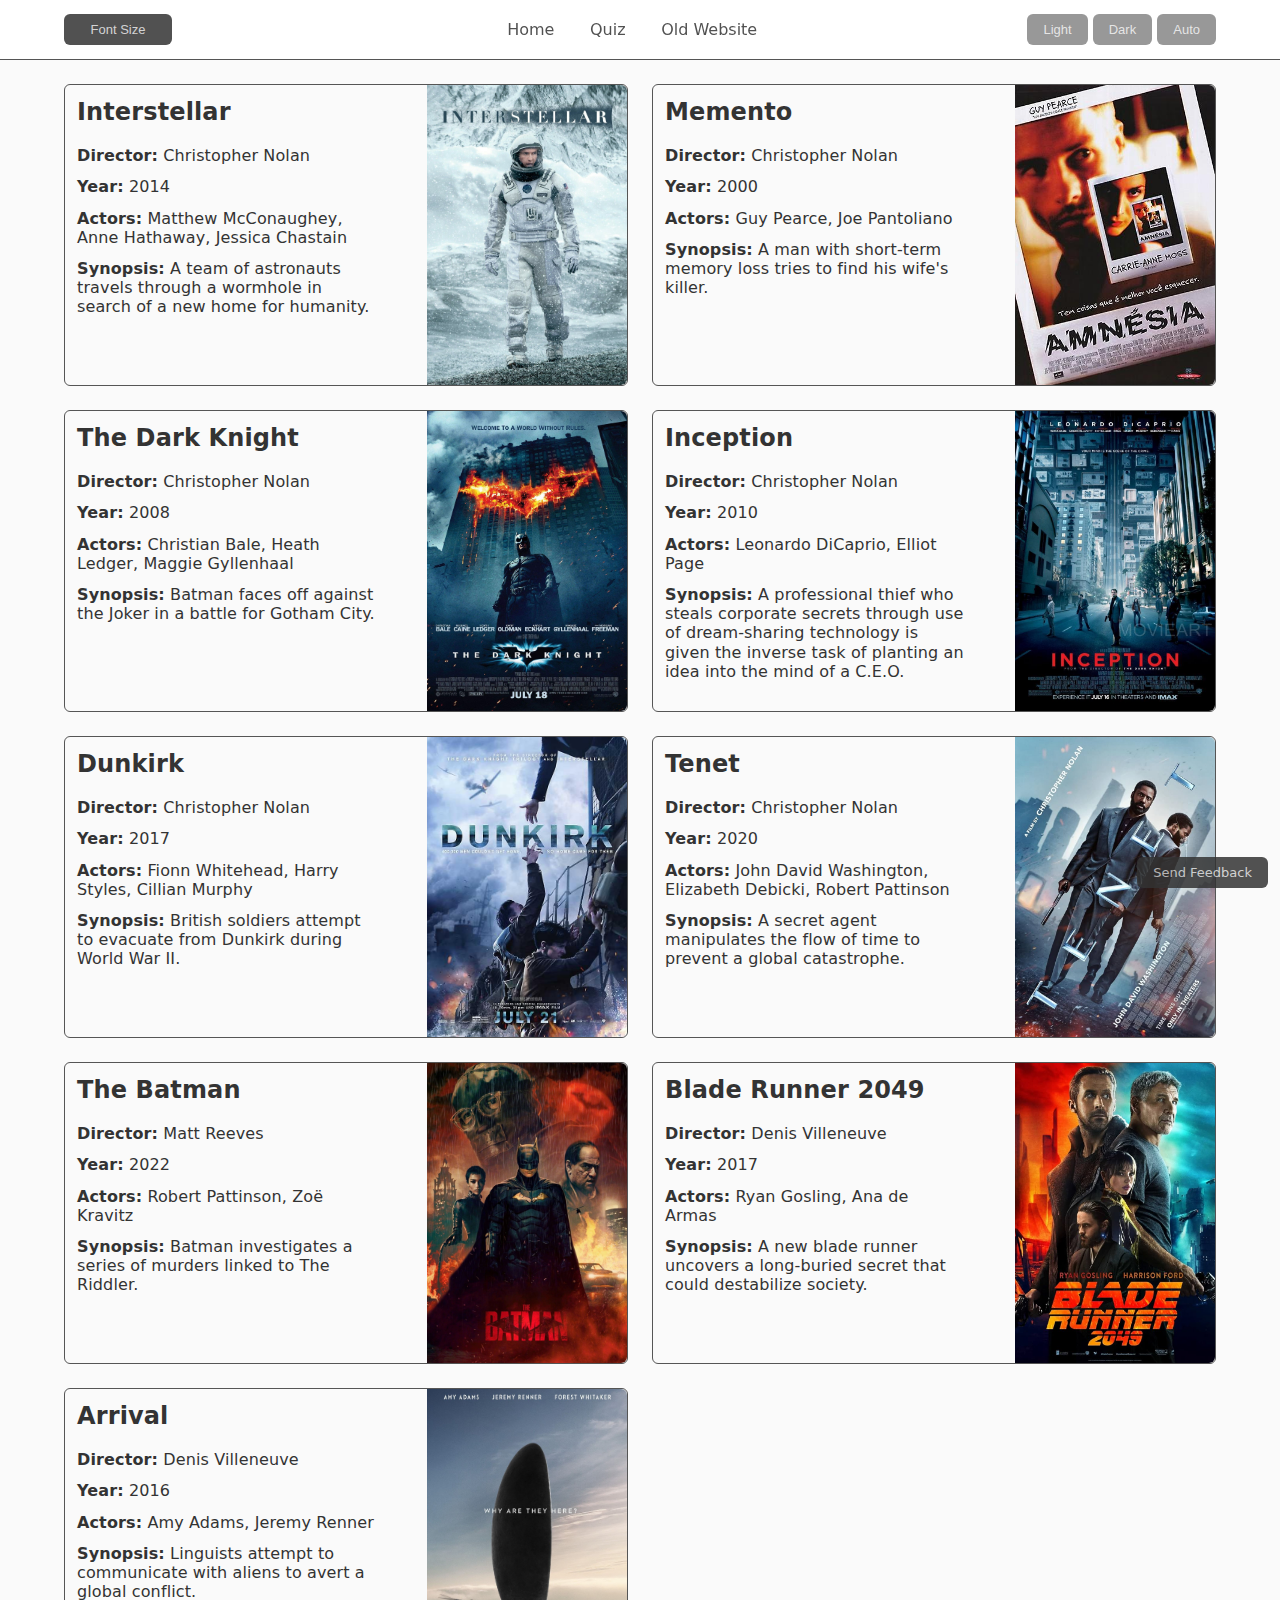
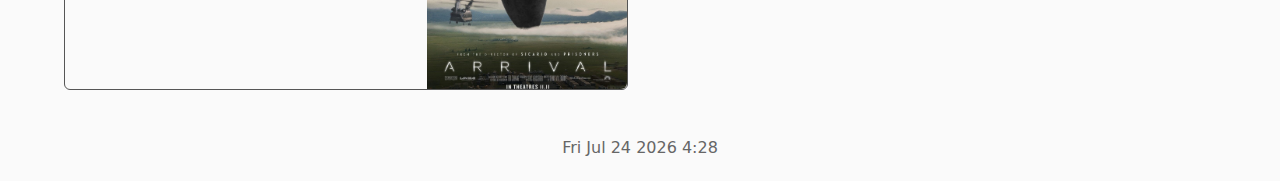
==== commit 0fa1c00c: "updated styles and refactored some files" ====
--- a/index.html
+++ b/index.html
@@ -1,5 +1,4 @@
 <!-- Main Contributor: Dmytro HONCHARENKO -->
-<!-- TODO: Add sources: a button with i that will trigger dialog -->
 <!DOCTYPE html>
 <html lang="en">
   <head>
@@ -8,9 +7,9 @@
     <title>Nolan Films</title>
     <link rel="stylesheet" href="./styles/home.css" />
     <link rel="stylesheet" href="./styles/global.css" />
-    <script type="module" src="./scripts/home.js"></script>
-    <script type="module" src="./scripts/theme.js"></script>
-    <script type="module" src="./scripts/chooseFontSize.js"></script>
+    <script type="module" src="./scripts/home/home.js"></script>
+    <script type="module" src="./scripts/miscellaneous/theme.js"></script>
+    <script type="module" src="./scripts/miscellaneous/chooseFontSize.js"></script>
   </head>
   <body>
     <header>
@@ -86,15 +85,16 @@
                   America), Warner Bros. Pictures (International)
                 </p>
                 <p>
-                  <strong>Release Dates:</strong> <br />October 26, 2014 (TCL Chinese
-                  Theatre) <br />November 5, 2014 (United States) <br />November 7,
-                  2014 (United Kingdom)
+                  <strong>Release Dates:</strong> October 26, 2014 (TCL Chinese
+                  Theatre) November 5, 2014 (United States) November 7, 2014 (United
+                  Kingdom)
                 </p>
                 <p><strong>Running Time:</strong> 169 minutes</p>
                 <p><strong>Countries:</strong> United Kingdom, United States</p>
                 <p><strong>Language:</strong> English</p>
                 <p><strong>Budget:</strong> $165 million</p>
                 <p><strong>Box Office:</strong> $731 million</p>
+                <p class="source"><strong>Source:</strong> Wikipedia</p>
               </div>
             </div>
             <div class="bottom-section">
@@ -157,14 +157,15 @@
                   Summit Entertainment (International)
                 </p>
                 <p>
-                  <strong>Release Dates:</strong> <br />September 5, 2000 (Venice
-                  Film Festival) <br />March 16, 2001 (United States)
+                  <strong>Release Dates:</strong> September 5, 2000 (Venice Film
+                  Festival) March 16, 2001 (United States)
                 </p>
                 <p><strong>Running Time:</strong> 113 minutes</p>
                 <p><strong>Country:</strong> United States</p>
                 <p><strong>Language:</strong> English</p>
                 <p><strong>Budget:</strong> $9 million</p>
                 <p><strong>Box Office:</strong> $39.7 million</p>
+                <p class="source"><strong>Source:</strong> Wikipedia</p>
               </div>
             </div>
             <div class="bottom-section">
@@ -236,14 +237,15 @@
                   <strong>Distributed by:</strong> Warner Bros. Pictures (Worldwide)
                 </p>
                 <p>
-                  <strong>Release Dates:</strong> <br />July 14, 2008 (New York City)
-                  <br />July 18, 2008 (United States)
+                  <strong>Release Dates:</strong> July 14, 2008 (New York City) July
+                  18, 2008 (United States)
                 </p>
                 <p><strong>Running Time:</strong> 152 minutes</p>
                 <p><strong>Countries:</strong> United Kingdom, United States</p>
                 <p><strong>Language:</strong> English</p>
                 <p><strong>Budget:</strong> $185 million</p>
                 <p><strong>Box Office:</strong> $1.005 billion</p>
+                <p class="source"><strong>Source:</strong> Wikipedia</p>
               </div>
             </div>
             <div class="bottom-section">
@@ -314,14 +316,15 @@
                   <strong>Distributed by:</strong> Warner Bros. Pictures (Worldwide)
                 </p>
                 <p>
-                  <strong>Release Dates:</strong> <br />July 8, 2010 (Odeon Leicester
-                  Square) <br />July 16, 2010 (United States)
+                  <strong>Release Dates:</strong> July 8, 2010 (Odeon Leicester
+                  Square) July 16, 2010 (United States)
                 </p>
                 <p><strong>Running Time:</strong> 148 minutes</p>
                 <p><strong>Countries:</strong> United States, United Kingdom</p>
                 <p><strong>Language:</strong> English</p>
                 <p><strong>Budget:</strong> $160 million</p>
                 <p><strong>Box Office:</strong> $829.9 million</p>
+                <p class="source"><strong>Source:</strong> Wikipedia</p>
               </div>
             </div>
             <div class="bottom-section">
@@ -387,9 +390,9 @@
                   <strong>Distributed by:</strong> Warner Bros. Pictures (Worldwide)
                 </p>
                 <p>
-                  <strong>Release Dates:</strong> <br />July 13, 2017 (Odeon
-                  Leicester Square) <br />July 21, 2017 (United Kingdom) <br />July
-                  21, 2017 (United States)
+                  <strong>Release Dates:</strong> July 13, 2017 (Odeon Leicester
+                  Square) July 21, 2017 (United Kingdom) July 21, 2017 (United
+                  States)
                 </p>
                 <p><strong>Running Time:</strong> 106 minutes</p>
                 <p>
@@ -399,10 +402,11 @@
                 <p><strong>Language:</strong> English</p>
                 <p><strong>Budget:</strong> $100–150 million</p>
                 <p><strong>Box Office:</strong> $526.9 million</p>
-              </div>
-              <div class="bottom-section">
-                <h1>Description</h1>
-              </div>
+                <p class="source"><strong>Source:</strong> Wikipedia</p>
+              </div>
+            </div>
+            <div class="bottom-section">
+              <h1>Description</h1>
               <div class="description">
                 "Dunkirk" is a 2017 historical war thriller film written, directed,
                 and co-produced by Christopher Nolan. The movie depicts the Dunkirk
@@ -466,18 +470,19 @@
                   <strong>Distributed by:</strong> Warner Bros. Pictures (Worldwide)
                 </p>
                 <p>
-                  <strong>Release Dates:</strong> <br />August 26, 2020 (United
-                  Kingdom) <br />September 3, 2020 (United States)
+                  <strong>Release Dates:</strong> August 26, 2020 (United Kingdom)
+                  September 3, 2020 (United States)
                 </p>
                 <p><strong>Running Time:</strong> 150 minutes</p>
                 <p><strong>Countries:</strong> United Kingdom, United States</p>
                 <p><strong>Language:</strong> English</p>
                 <p><strong>Budget:</strong> $200 million</p>
                 <p><strong>Box Office:</strong> $363.1 million</p>
-              </div>
-              <div class="bottom-section">
-                <h1>Description</h1>
-              </div>
+                <p class="source"><strong>Source:</strong> Wikipedia</p>
+              </div>
+            </div>
+            <div class="bottom-section">
+              <h1>Description</h1>
               <div class="description">
                 "Tenet" is a 2020 science fiction action thriller film written,
                 directed, and produced by Christopher Nolan. The movie stars John
@@ -551,18 +556,18 @@
                   <strong>Distributed by:</strong> Warner Bros. Pictures (Worldwide)
                 </p>
                 <p>
-                  <strong>Release Dates:</strong> <br />February 25, 2022 (United
-                  States)
+                  <strong>Release Dates:</strong> February 25, 2022 (United States)
                 </p>
                 <p><strong>Running Time:</strong> 176 minutes</p>
                 <p><strong>Countries:</strong> United States, United Kingdom</p>
                 <p><strong>Language:</strong> English</p>
                 <p><strong>Budget:</strong> $180 million</p>
                 <p><strong>Box Office:</strong> $708.9 million</p>
-              </div>
-              <div class="bottom-section">
-                <h1>Description</h1>
-              </div>
+                <p class="source"><strong>Source:</strong> Wikipedia</p>
+              </div>
+            </div>
+            <div class="bottom-section">
+              <h1>Description</h1>
               <div class="description">
                 "The Batman" is a 2022 American superhero film directed by Matt
                 Reeves and starring Robert Pattinson as Bruce Wayne / Batman. The
@@ -634,8 +639,8 @@
                   <strong>Distributed by:</strong> Warner Bros. Pictures (Worldwide)
                 </p>
                 <p>
-                  <strong>Release Dates:</strong> <br />October 3, 2017 (Dolby
-                  Theatre) <br />October 6, 2017 (United States)
+                  <strong>Release Dates:</strong> October 3, 2017 (Dolby Theatre)
+                  October 6, 2017 (United States)
                 </p>
                 <p><strong>Running Time:</strong> 164 minutes</p>
                 <p>
@@ -645,10 +650,11 @@
                 <p><strong>Language:</strong> English</p>
                 <p><strong>Budget:</strong> $150–185 million</p>
                 <p><strong>Box Office:</strong> $260.5 million</p>
-              </div>
-              <div class="bottom-section">
-                <h1>Description</h1>
-              </div>
+                <p><strong>Source:</strong> Wikipedia</p>
+              </div>
+            </div>
+            <div class="bottom-section">
+              <h1>Description</h1>
               <div class="description">
                 "Blade Runner 2049" is a 2017 neo-noir science fiction film directed
                 by Denis Villeneuve, serving as a sequel to the 1982 film "Blade
@@ -719,18 +725,19 @@
                   America), Sony Pictures Releasing (International)
                 </p>
                 <p>
-                  <strong>Release Dates:</strong> <br />September 1, 2016 (Venice
-                  Film Festival) <br />November 11, 2016 (United States)
+                  <strong>Release Dates:</strong> September 1, 2016 (Venice Film
+                  Festival) November 11, 2016 (United States)
                 </p>
                 <p><strong>Running Time:</strong> 116 minutes</p>
                 <p><strong>Country:</strong> United States</p>
                 <p><strong>Language:</strong> English</p>
                 <p><strong>Budget:</strong> $47 million</p>
                 <p><strong>Box Office:</strong> $203.4 million</p>
-              </div>
-              <div class="bottom-section">
-                <h1>Description</h1>
-              </div>
+                <p class="source"><strong>Source:</strong> Wikipedia</p>
+              </div>
+            </div>
+            <div class="bottom-section">
+              <h1>Description</h1>
               <div class="description">
                 "Arrival" is a 2016 American science fiction drama film directed by
                 Denis Villeneuve, starring Amy Adams as linguist Louise Banks. The
@@ -753,12 +760,13 @@
         </dialog>
       </section>
     </main>
-    <footer>
+    <footer class="footer">
       <form action="">
         <!-- TODO: add some more fields to this form -->
-        <!-- TODO: add current data and hour -->
         <a id="send-feedback" href="mailto:dimeeentor@gmail.com">Send Feedback</a>
       </form>
+
+      <script type="module" src="./scripts/miscellaneous/timer.js"></script>
     </footer>
   </body>
 </html>
--- a/styles/home.css
+++ b/styles/home.css
@@ -14,6 +14,7 @@
   justify-content: space-between;
   padding-left: 12px;
   border: var(--border-width) solid var(--border-color);
+  border-radius: var(--border-radius-s);
 }
 
 .film h2 {
@@ -34,7 +35,7 @@
 
 .poster {
   width: 100%;
-  height: 320px;
+  height: 300px;
   transition: .3s ease;
   cursor: pointer;
 }
@@ -43,18 +44,18 @@
   width: inherit;
   height: inherit;
   object-fit: cover;
+  border-top-right-radius: var(--border-radius-s);
+  border-bottom-right-radius: var(--border-radius-s);
 }
 
 .modal {
-  border: var(--border-width) solid var(--border-color);
   top: 50%;
   left: 50%;
-  -webkit-transform: translateX(-50%) translateY(-50%);
-  -moz-transform: translateX(-50%) translateY(-50%);
-  -ms-transform: translateX(-50%) translateY(-50%);
+  padding: 12px;
+  border-radius: var(--border-radius-l);
   transform: translateX(-50%) translateY(-50%);
-  max-width: 1200px;
-  padding: 12px;
+  background-color: var(--body-background-color);
+  border: var(--border-width) solid var(--border-color);
 }
 
 .modal:focus {
@@ -65,30 +66,35 @@
   display: grid;
   grid-template-columns: 500px 500px;
   gap: 12px;
-}
-
-.main-info {
-  display: flex;
-  flex-direction: column;
-  gap: 12px;
   line-height: 1.5em;
-  width: 500px;
 }
 
 .dive-deeper img {
-  width: 500px;
+  width: 100%;
   height: 100%;
-  min-width: 350px;
   object-fit: cover;
+  border-radius: var(--border-radius-s);
+  box-shadow: 0 0 5px 0 rgba(0, 0, 0, 0.1);
 }
 
 .top-section,
 .bottom-section {
-  /* overflow: scroll; */
   height: 100%;
   border: var(--border-width) solid var(--border-color);
-  padding: 6px;
+  padding: 12px;
   letter-spacing: 0.0125em;
+  border-radius: var(--border-radius-s);
+  box-shadow: 0 0 5px 0 rgba(0, 0, 0, 0.1);
+  position: relative;
+}
+
+.top-section p {
+  padding: 4px 0;
+}
+
+.source {
+  position: absolute;
+  bottom: 12px;
 }
 
 .bottom-section {
@@ -97,25 +103,24 @@
 
 .top-section h1,
 .bottom-section h1 {
-  padding-bottom: 6px;
+  padding-bottom: 8px;
 }
-
-summary {
-  color: var(--text-color);
-  font-size: 18px;
-  padding: 2px 0;
-  cursor: pointer;
-  /* text-decoration: underline; */
-}
-
-summary:focus {
-  outline: none;
-}
-
-/* summary::-webkit-details-marker {
-  display: none;
-} */
 
 details p {
   padding: 3px 0;
+}
+
+@media (max-width: 768px) {
+  .modal {
+    width: 500px;
+  }
+
+  .dive-deeper {
+    display: flex;
+    flex-direction: column;
+  }
+
+  .source {
+    position: static;
+  }
 }--- a/styles/global.css
+++ b/styles/global.css
@@ -10,12 +10,17 @@
 :root {
   --font-color-dark: #333;
   --font-color-light: #ccc;
-  --border-color: #555;
-  --border-width: 0.5px;
-  --header-border: #555;
+
   --background-color-dark: #333;
   --body-background-color: #fafafa;
+
+  --header-border: #555;
   --header-height: 60px;
+
+  --border-width: 0.5px;
+  --border-color: #555;
+  --border-radius-s: 6px;
+  --border-radius-l: 12px;
 }
 
 /* Global Styles */
@@ -35,13 +40,14 @@
 .theme-switcher {
   button {
     padding: 8px 16px;
-    width: 60px;
     border: none;
     color: var(--font-color-light);
     font-size: 13px;
     cursor: pointer;
-    background-color: #333;
+    background-color: var(--background-color-dark);
     opacity: 0.5;
+    border-radius: var(--border-radius-s);
+    transition: .3s ease;
 
     &.active,
     &:hover {
@@ -101,6 +107,11 @@
 
     img {
       filter: brightness(75%);
+    }
+
+    .modal {
+      background-color: var(--background-color-dark);
+      color: var(--font-color-light)
     }
   }
 }
@@ -141,6 +152,8 @@
   cursor: pointer;
   background-color: var(--background-color-dark);
   opacity: 0.85;
+  border-radius: var(--border-radius-s);
+  transition: .3s ease;
 }
 
 #change-font-size:hover {
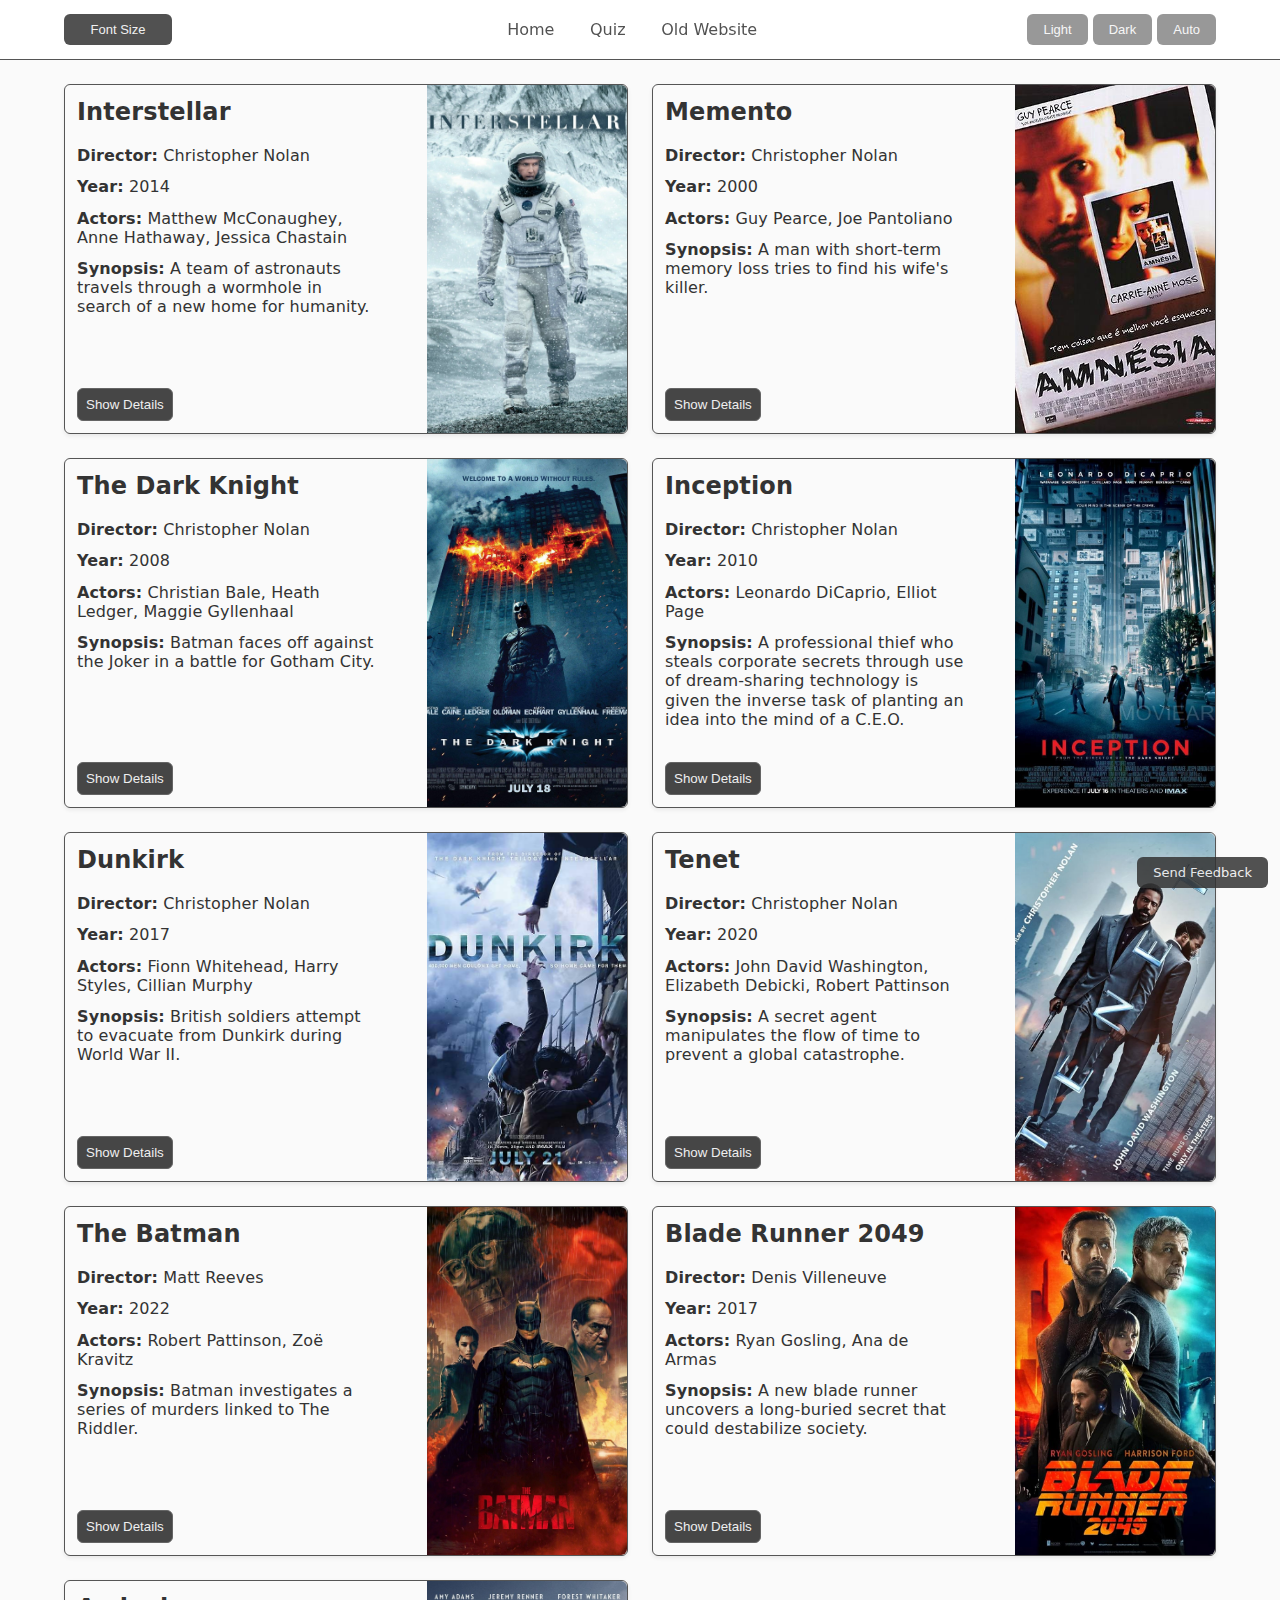
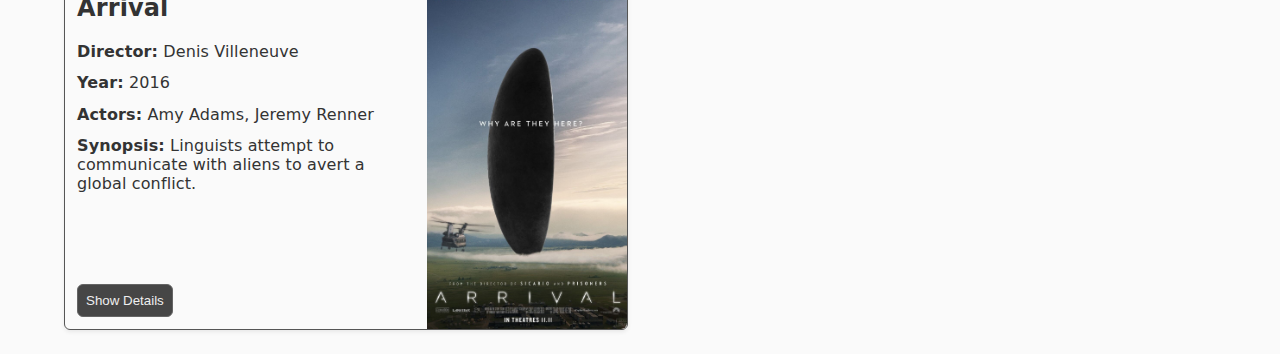
==== commit 2034af3e: "updated dialog and added site map" ====
--- a/index.html
+++ b/index.html
@@ -8,8 +8,8 @@
     <link rel="stylesheet" href="./styles/home.css" />
     <link rel="stylesheet" href="./styles/global.css" />
     <script type="module" src="./scripts/home/home.js"></script>
-    <script type="module" src="./scripts/miscellaneous/theme.js"></script>
-    <script type="module" src="./scripts/miscellaneous/chooseFontSize.js"></script>
+    <script type="module" src="./scripts/utils/theme.js"></script>
+    <script type="module" src="./scripts/utils/chooseFontSize.js"></script>
   </head>
   <body>
     <header>
@@ -20,7 +20,9 @@
         <ul>
           <li><a href="./index.html">Home</a></li>
           <li><a href="./content/form/quiz.html">Quiz</a></li>
-          <li><a href="../../xml/xhtml/films.xhtml">Old Website</a></li>
+          <li>
+            <a href="../../xml/xhtml/films.xhtml" target="_blank">Old Website</a>
+          </li>
         </ul>
         <aside class="theme-switcher">
           <button class="light">Light</button>
@@ -40,10 +42,11 @@
             <strong>Actors:</strong> Matthew McConaughey, Anne Hathaway, Jessica
             Chastain
           </p>
-          <p class="Synopsis">
+          <p class="synopsis">
             <strong>Synopsis:</strong> A team of astronauts travels through a
             wormhole in search of a new home for humanity.
           </p>
+          <button class="show-details">Show Details</button>
         </div>
         <picture class="poster">
           <img
@@ -53,6 +56,9 @@
           />
         </picture>
         <dialog class="modal">
+          <picture class="close-modal">
+            <img src="./images/close.svg" alt="close-modal" />
+          </picture>
           <div class="dive-deeper">
             <img
               loading="lazy"
@@ -124,15 +130,19 @@
           <p class="director"><strong>Director:</strong> Christopher Nolan</p>
           <p class="year"><strong>Year:</strong> 2000</p>
           <p class="actors"><strong>Actors:</strong> Guy Pearce, Joe Pantoliano</p>
-          <p class="Synopsis">
+          <p class="synopsis">
             <strong>Synopsis:</strong> A man with short-term memory loss tries to
             find his wife's killer.
           </p>
+          <button class="show-details">Show Details</button>
         </div>
         <picture class="poster">
           <img loading="lazy" src="./images/memento.jpg" alt="Memento Poster" />
         </picture>
         <dialog class="modal">
+          <picture class="close-modal">
+            <img src="./images/close.svg" alt="close-modal" />
+          </picture>
           <div class="dive-deeper">
             <img loading="lazy" src="./images/memento.jpg" alt="Memento Poster" />
             <div class="main-info">
@@ -193,10 +203,11 @@
           <p class="actors">
             <strong>Actors:</strong> Christian Bale, Heath Ledger, Maggie Gyllenhaal
           </p>
-          <p class="Synopsis">
+          <p class="synopsis">
             <strong>Synopsis:</strong> Batman faces off against the Joker in a battle
             for Gotham City.
           </p>
+          <button class="show-details">Show Details</button>
         </div>
         <picture class="poster">
           <img
@@ -206,6 +217,9 @@
           />
         </picture>
         <dialog class="modal">
+          <picture class="close-modal">
+            <img src="./images/close.svg" alt="close-modal" />
+          </picture>
           <div class="dive-deeper">
             <img
               loading="lazy"
@@ -278,16 +292,20 @@
           <p class="actors">
             <strong>Actors:</strong> Leonardo DiCaprio, Elliot Page
           </p>
-          <p class="Synopsis">
+          <p class="synopsis">
             <strong>Synopsis:</strong> A professional thief who steals corporate
             secrets through use of dream-sharing technology is given the inverse task
             of planting an idea into the mind of a C.E.O.
           </p>
+          <button class="show-details">Show Details</button>
         </div>
         <picture class="poster">
           <img loading="lazy" src="./images/inception.jpg" alt="Inception Poster" />
         </picture>
         <dialog class="modal">
+          <picture class="close-modal">
+            <img src="./images/close.svg" alt="close-modal" />
+          </picture>
           <div class="dive-deeper">
             <img
               loading="lazy"
@@ -357,15 +375,19 @@
           <p class="actors">
             <strong>Actors:</strong> Fionn Whitehead, Harry Styles, Cillian Murphy
           </p>
-          <p class="Synopsis">
+          <p class="synopsis">
             <strong>Synopsis:</strong> British soldiers attempt to evacuate from
             Dunkirk during World War II.
           </p>
+          <button class="show-details">Show Details</button>
         </div>
         <picture class="poster">
           <img loading="lazy" src="./images/dunkirk.jpg" alt="Dunkirk Poster" />
         </picture>
         <dialog class="modal">
+          <picture class="close-modal">
+            <img src="./images/close.svg" alt="close-modal" />
+          </picture>
           <div class="dive-deeper">
             <img loading="lazy" src="./images/dunkirk.jpg" alt="Dunkirk Poster" />
             <div class="main-info">
@@ -441,11 +463,15 @@
             <strong>Synopsis:</strong> A secret agent manipulates the flow of time to
             prevent a global catastrophe.
           </p>
+          <button class="show-details">Show Details</button>
         </div>
         <picture class="poster">
           <img loading="lazy" src="./images/tenet.jpg" alt="Tenet Poster" />
         </picture>
         <dialog class="modal">
+          <picture class="close-modal">
+            <img src="./images/close.svg" alt="close-modal" />
+          </picture>
           <div class="dive-deeper">
             <img loading="lazy" src="./images/tenet.jpg" alt="Tenet Poster" />
             <div class="main-info">
@@ -516,6 +542,7 @@
             <strong>Synopsis:</strong> Batman investigates a series of murders linked
             to The Riddler.
           </p>
+          <button class="show-details">Show Details</button>
         </div>
         <picture class="poster">
           <img
@@ -525,6 +552,9 @@
           />
         </picture>
         <dialog class="modal">
+          <picture class="close-modal">
+            <img src="./images/close.svg" alt="close-modal" />
+          </picture>
           <div class="dive-deeper">
             <img
               loading="lazy"
@@ -598,6 +628,7 @@
             <strong>Synopsis:</strong> A new blade runner uncovers a long-buried
             secret that could destabilize society.
           </p>
+          <button class="show-details">Show Details</button>
         </div>
         <picture class="poster">
           <img
@@ -607,6 +638,9 @@
           />
         </picture>
         <dialog class="modal">
+          <picture class="close-modal">
+            <img src="./images/close.svg" alt="close-modal" />
+          </picture>
           <div class="dive-deeper">
             <img
               loading="lazy"
@@ -685,6 +719,7 @@
             <strong>Synopsis:</strong> Linguists attempt to communicate with aliens
             to avert a global conflict.
           </p>
+          <button class="show-details">Show Details</button>
         </div>
         <picture class="poster">
           <img
@@ -694,6 +729,9 @@
           />
         </picture>
         <dialog class="modal">
+          <picture class="close-modal">
+            <img src="./images/close.svg" alt="close-modal" />
+          </picture>
           <div class="dive-deeper">
             <img
               loading="lazy"
@@ -761,12 +799,10 @@
       </section>
     </main>
     <footer class="footer">
-      <form action="">
-        <!-- TODO: add some more fields to this form -->
+      <form>
         <a id="send-feedback" href="mailto:dimeeentor@gmail.com">Send Feedback</a>
       </form>
-
-      <script type="module" src="./scripts/miscellaneous/timer.js"></script>
+      <script type="module" src="./scripts/utils/timer.js"></script>
     </footer>
   </body>
 </html>
--- a/styles/home.css
+++ b/styles/home.css
@@ -11,10 +11,12 @@
 .films>.film {
   display: grid;
   grid-template-columns: 300px 200px;
+  height: 350px;
   justify-content: space-between;
   padding-left: 12px;
   border: var(--border-width) solid var(--border-color);
   border-radius: var(--border-radius-s);
+  box-shadow: 0px 2px 4px 0px rgba(0, 0, 0, 0.075);
 }
 
 .film h2 {
@@ -28,16 +30,39 @@
 .film .info {
   display: flex;
   flex-direction: column;
+  position: relative;
   gap: 12px;
   letter-spacing: 0.0125ch;
   line-height: 120%;
 }
 
+.show-details {
+  position: absolute;
+  bottom: 12px;
+  border: var(--border-width) solid var(--border-color);
+  padding: 8px;
+  width: fit-content;
+  border-radius: var(--border-radius-s);
+  background-color: var(--background-color-dark);
+  color: var(--font-color-light);
+  cursor: pointer;
+  margin-top: 12px;
+  opacity: 0.9;
+  transition: .3s ease;
+}
+
+.show-details:hover {
+  opacity: 1;
+}
+
+.show-details:focus {
+  outline: none;
+}
+
 .poster {
   width: 100%;
-  height: 300px;
+  height: 100%;
   transition: .3s ease;
-  cursor: pointer;
 }
 
 .poster img {
@@ -60,6 +85,14 @@
 
 .modal:focus {
   outline: none;
+}
+
+.close-modal {
+  position: absolute;
+  right: 24px;
+  top: 24px;
+  cursor: pointer;
+  z-index: 2;
 }
 
 .dive-deeper {
--- a/styles/global.css
+++ b/styles/global.css
@@ -9,7 +9,7 @@
 
 :root {
   --font-color-dark: #333;
-  --font-color-light: #ccc;
+  --font-color-light: #eee;
 
   --background-color-dark: #333;
   --body-background-color: #fafafa;
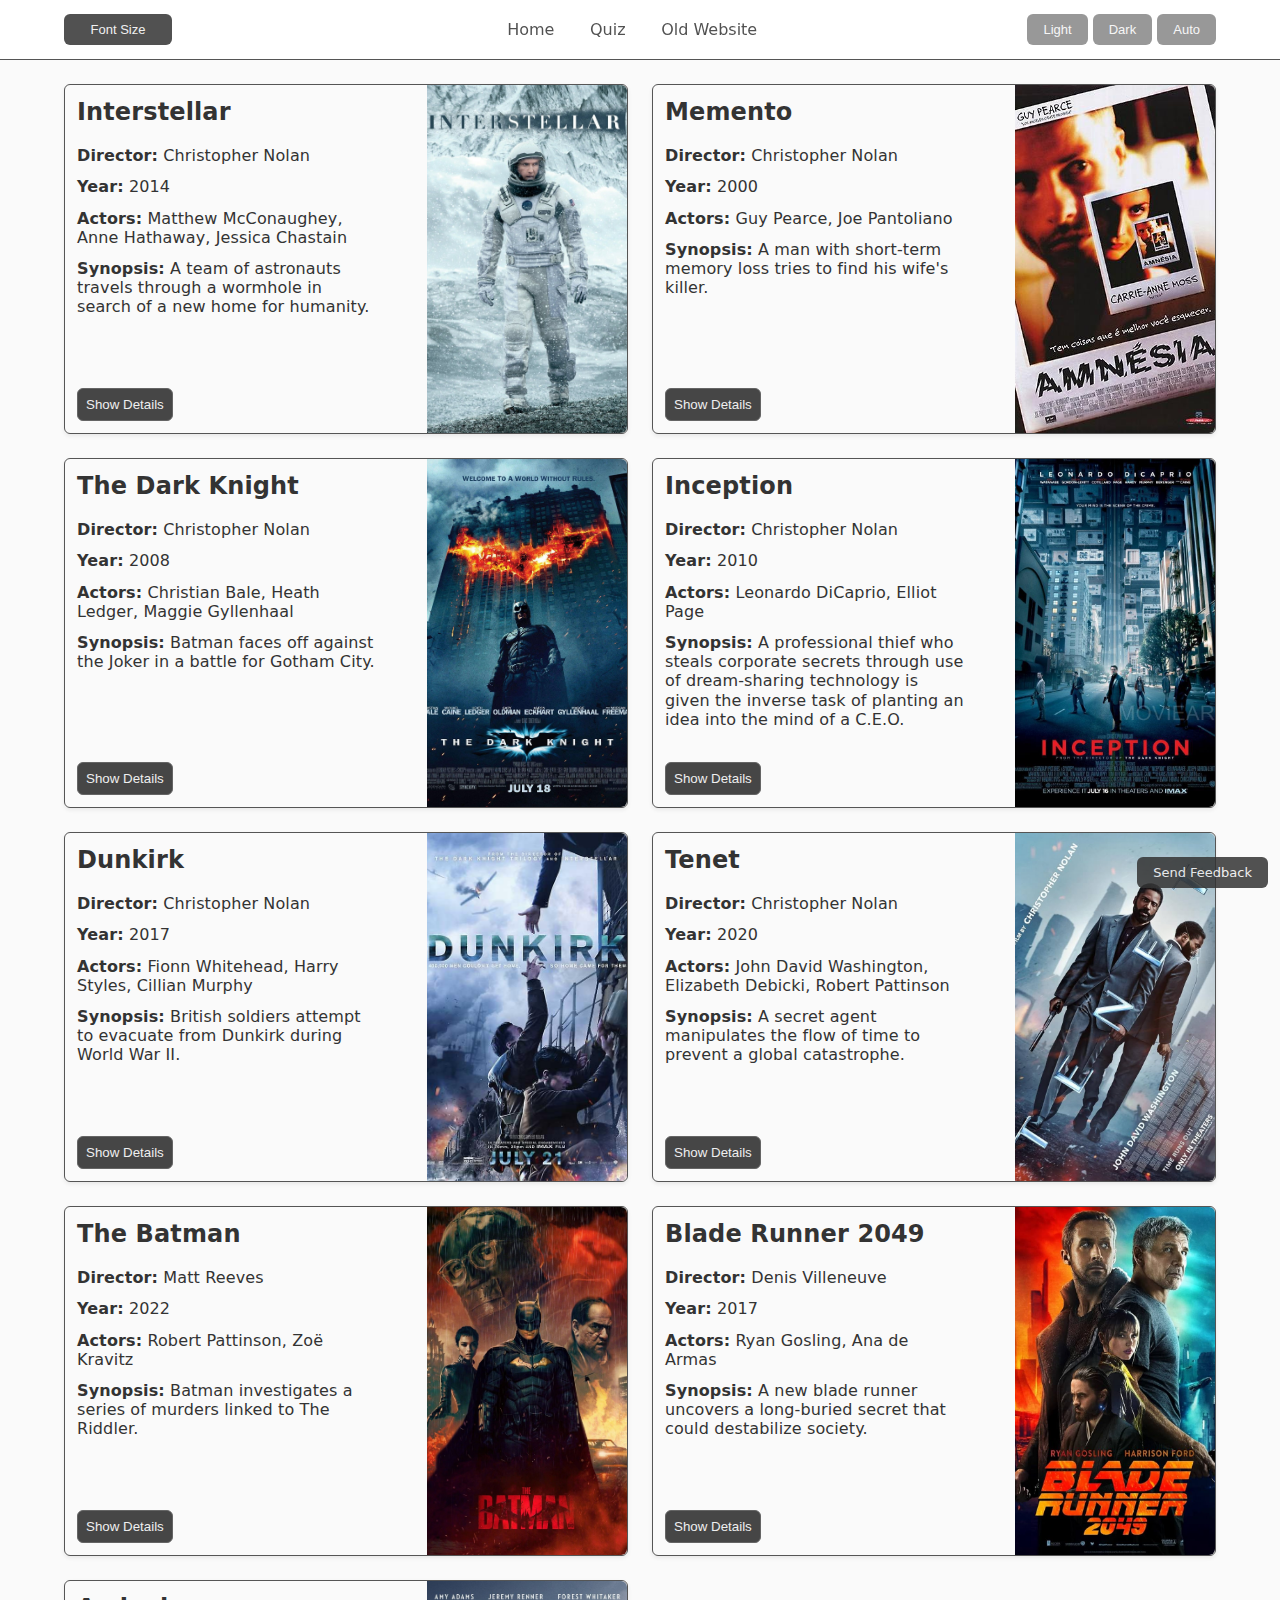
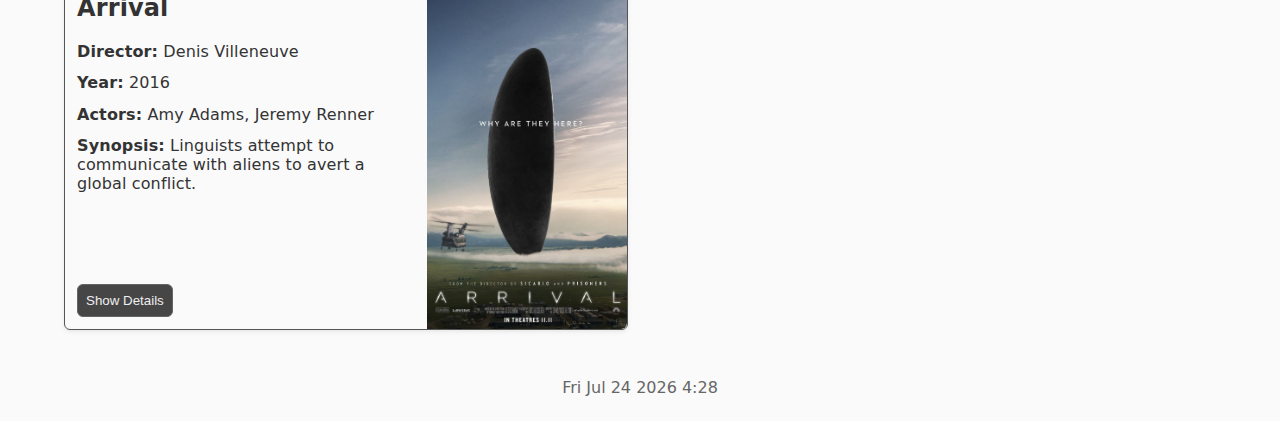
==== commit 5dfd16db: "updated readme" ====
--- a/index.html
+++ b/index.html
@@ -7,7 +7,7 @@
     <title>Nolan Films</title>
     <link rel="stylesheet" href="./styles/home.css" />
     <link rel="stylesheet" href="./styles/global.css" />
-    <script type="module" src="./scripts/home/home.js"></script>
+    <script type="module" src="./scripts/home/index.js"></script>
     <script type="module" src="./scripts/utils/theme.js"></script>
     <script type="module" src="./scripts/utils/chooseFontSize.js"></script>
   </head>
--- a/styles/home.css
+++ b/styles/home.css
@@ -48,7 +48,7 @@
   cursor: pointer;
   margin-top: 12px;
   opacity: 0.9;
-  transition: .3s ease;
+  transition: opacity .3s ease;
 }
 
 .show-details:hover {
@@ -62,7 +62,7 @@
 .poster {
   width: 100%;
   height: 100%;
-  transition: .3s ease;
+  transition: filter .3s ease;
 }
 
 .poster img {
@@ -156,4 +156,8 @@
   .source {
     position: static;
   }
+
+  .close-modal {
+    filter: invert(100%);
+  }
 }--- a/styles/global.css
+++ b/styles/global.css
@@ -37,23 +37,21 @@
 }
 
 /* Theme Switcher */
-.theme-switcher {
-  button {
-    padding: 8px 16px;
-    border: none;
-    color: var(--font-color-light);
-    font-size: 13px;
-    cursor: pointer;
-    background-color: var(--background-color-dark);
-    opacity: 0.5;
-    border-radius: var(--border-radius-s);
-    transition: .3s ease;
-
-    &.active,
-    &:hover {
-      opacity: 1;
-    }
-  }
+.theme-switcher button {
+  padding: 8px 16px;
+  border: none;
+  color: var(--font-color-light);
+  font-size: 13px;
+  cursor: pointer;
+  background-color: var(--background-color-dark);
+  opacity: 0.5;
+  border-radius: var(--border-radius-s);
+  transition: opacity .3s ease;
+}
+
+.theme-switcher button.active,
+.theme-switcher button:hover {
+  opacity: 1;
 }
 
 /* Body Styles */
@@ -153,7 +151,7 @@
   background-color: var(--background-color-dark);
   opacity: 0.85;
   border-radius: var(--border-radius-s);
-  transition: .3s ease;
+  transition: opacity .3s ease;
 }
 
 #change-font-size:hover {
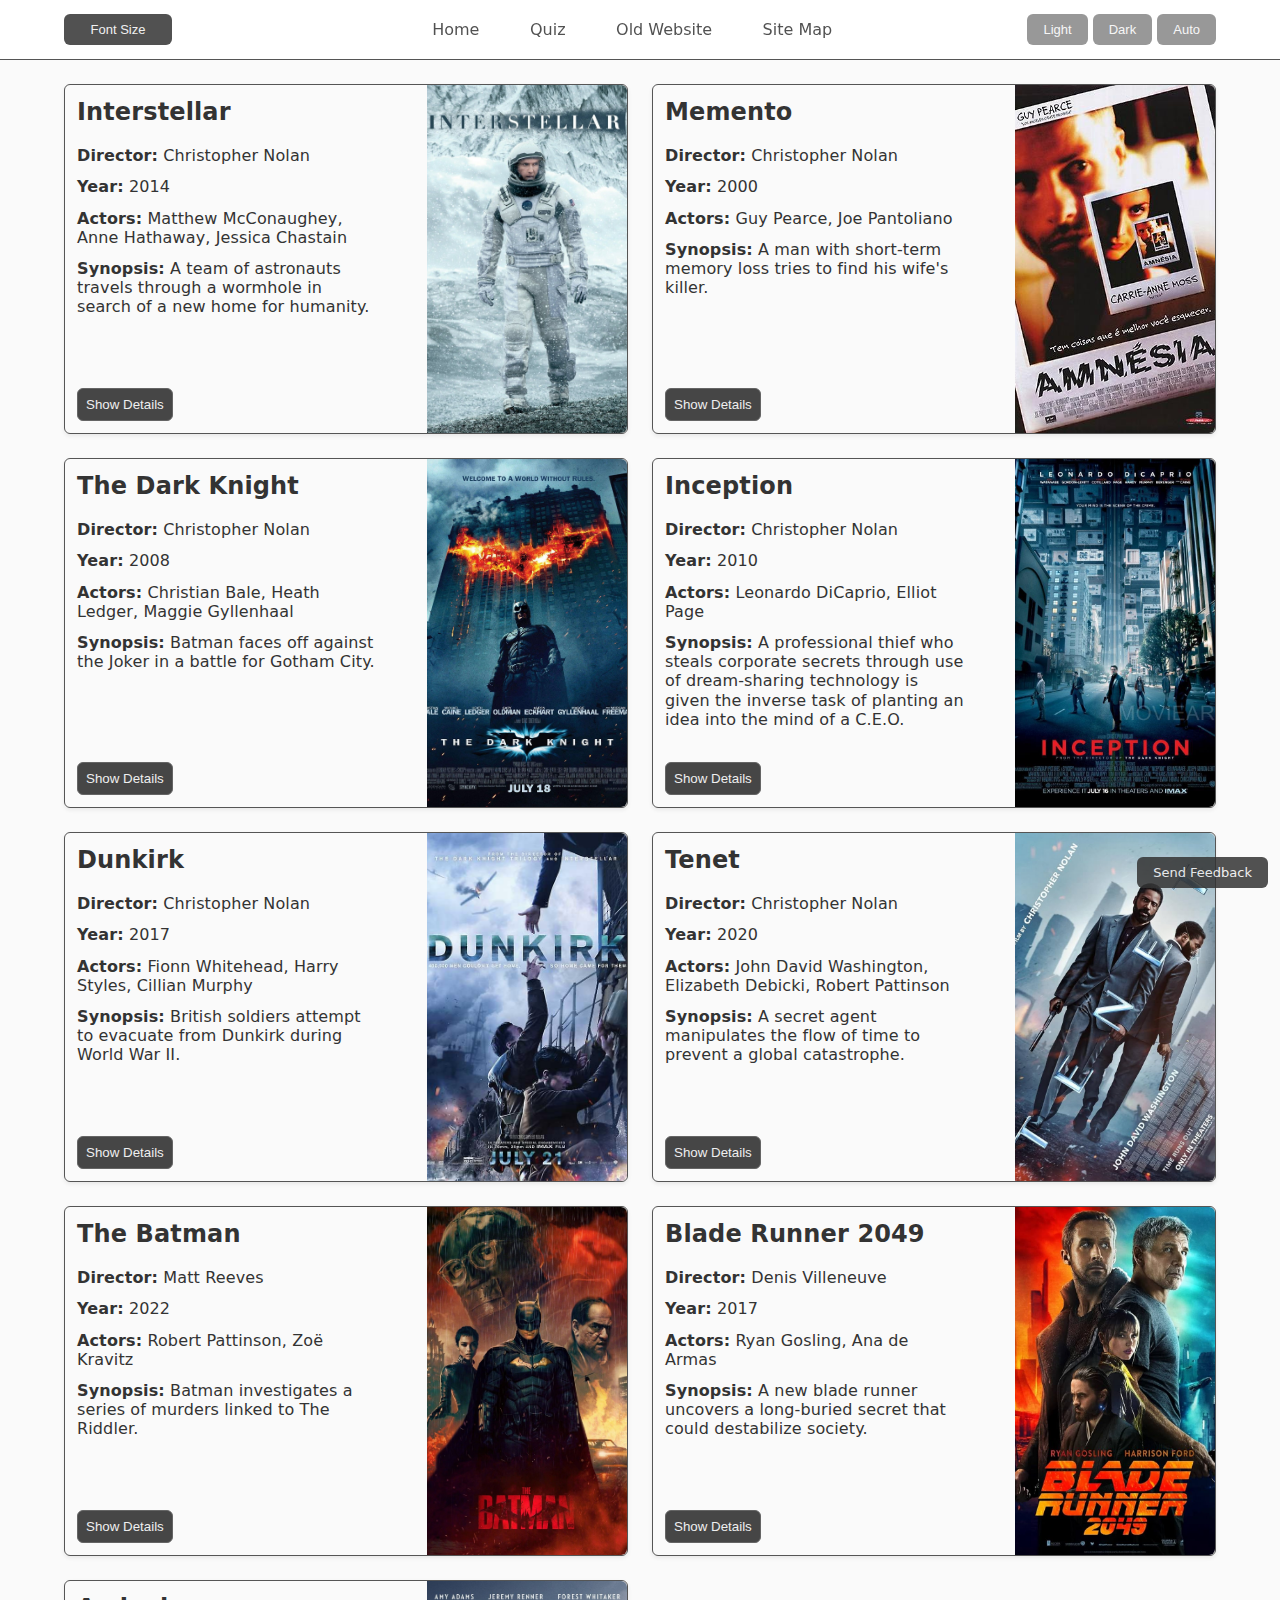
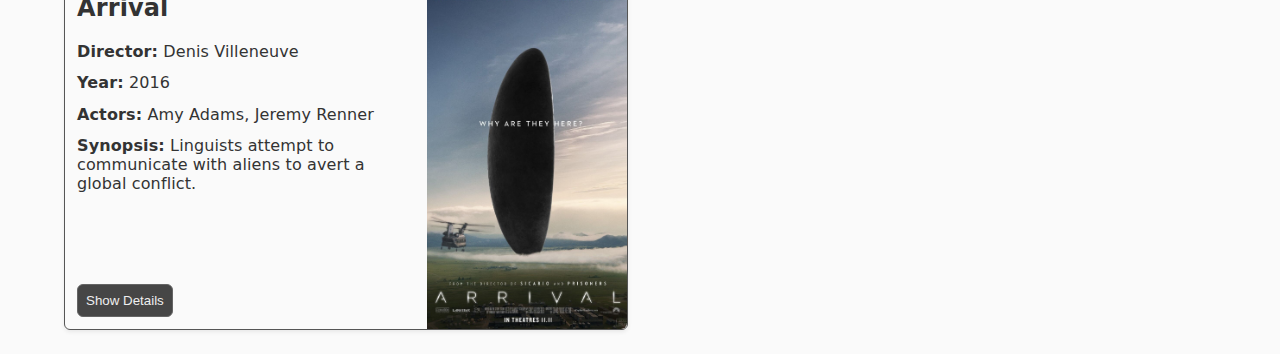
==== commit 534e92d8: "refactor" ====
--- a/index.html
+++ b/index.html
@@ -15,14 +15,15 @@
     <header>
       <nav>
         <aside class="accessibility-font-size">
-          <button type="button" id="change-font-size">Font Size</button>
+          <button type="button" id="change-font-size">
+            <span>Font Size</span>
+          </button>
         </aside>
         <ul>
           <li><a href="./index.html">Home</a></li>
           <li><a href="./content/form/quiz.html">Quiz</a></li>
-          <li>
-            <a href="../../xml/xhtml/films.xhtml" target="_blank">Old Website</a>
-          </li>
+          <li><a href="./xhtml/films.xhtml">Old Website</a></li>
+          <li><a href="./miscellaneous/sitemap.html">Site Map</a></li>
         </ul>
         <aside class="theme-switcher">
           <button class="light">Light</button>
@@ -800,9 +801,8 @@
     </main>
     <footer class="footer">
       <form>
-        <a id="send-feedback" href="mailto:dimeeentor@gmail.com">Send Feedback</a>
+        <a id="send-feedback" href="mailto:test@gmail.com">Send Feedback</a>
       </form>
-      <script type="module" src="./scripts/utils/timer.js"></script>
     </footer>
   </body>
 </html>
--- a/styles/home.css
+++ b/styles/home.css
@@ -97,7 +97,7 @@
 
 .dive-deeper {
   display: grid;
-  grid-template-columns: 500px 500px;
+  grid-template-columns: repeat(2, 500px);
   gap: 12px;
   line-height: 1.5em;
 }
@@ -118,16 +118,11 @@
   letter-spacing: 0.0125em;
   border-radius: var(--border-radius-s);
   box-shadow: 0 0 5px 0 rgba(0, 0, 0, 0.1);
-  position: relative;
+  /* position: relative; */
 }
 
 .top-section p {
   padding: 4px 0;
-}
-
-.source {
-  position: absolute;
-  bottom: 12px;
 }
 
 .bottom-section {
@@ -153,10 +148,6 @@
     flex-direction: column;
   }
 
-  .source {
-    position: static;
-  }
-
   .close-modal {
     filter: invert(100%);
   }
--- a/styles/global.css
+++ b/styles/global.css
@@ -36,24 +36,6 @@
   font-family: system-ui, -apple-system, BlinkMacSystemFont, 'Segoe UI', Roboto, Oxygen, Ubuntu, Cantarell, 'Open Sans', 'Helvetica Neue', sans-serif;
 }
 
-/* Theme Switcher */
-.theme-switcher button {
-  padding: 8px 16px;
-  border: none;
-  color: var(--font-color-light);
-  font-size: 13px;
-  cursor: pointer;
-  background-color: var(--background-color-dark);
-  opacity: 0.5;
-  border-radius: var(--border-radius-s);
-  transition: opacity .3s ease;
-}
-
-.theme-switcher button.active,
-.theme-switcher button:hover {
-  opacity: 1;
-}
-
 /* Body Styles */
 body {
   &.light-theme {
@@ -76,6 +58,14 @@
     img {
       filter: brightness(100%);
     }
+
+    .modal {
+      background-color: var(--body-background-color);
+    }
+
+    .close-modal {
+      filter: invert(0%);
+    }
   }
 
   &.dark-theme {
@@ -110,6 +100,10 @@
     .modal {
       background-color: var(--background-color-dark);
       color: var(--font-color-light)
+    }
+
+    .close-modal {
+      filter: invert(100%)
     }
   }
 }
@@ -128,15 +122,49 @@
   height: var(--header-height);
   border-bottom: var(--border-width) solid var(--header-border);
   background-color: rgba(255, 255, 255, 0.85);
-}
-
-nav {
-  display: flex;
-  align-items: center;
-  justify-content: space-between;
-  width: 100%;
-  max-width: 1200px;
-  padding: 0 24px;
+
+  nav {
+    display: flex;
+    align-items: center;
+    justify-content: space-between;
+    width: 100%;
+    max-width: 1200px;
+    padding: 0 24px;
+  }
+
+  ul {
+    display: flex;
+    justify-content: space-between;
+    width: 400px;
+    list-style: none;
+  }
+
+  a {
+    opacity: 0.85;
+    color: var(--font-color-dark);
+    text-decoration: none;
+  }
+
+  a:hover {
+    opacity: 1;
+  }
+
+  .theme-switcher button {
+    padding: 8px 16px;
+    border: none;
+    color: var(--font-color-light);
+    font-size: 13px;
+    cursor: pointer;
+    background-color: var(--background-color-dark);
+    opacity: 0.5;
+    border-radius: var(--border-radius-s);
+    transition: opacity .3s ease;
+  }
+
+  .theme-switcher button.active,
+  .theme-switcher button:hover {
+    opacity: 1;
+  }
 }
 
 #change-font-size,
@@ -164,26 +192,11 @@
   bottom: 12px;
   right: 12px;
   margin: 0;
+  text-decoration: none;
+  cursor: pointer;
 }
 
 #send-feedback:hover {
-  opacity: 1;
-}
-
-ul {
-  display: flex;
-  justify-content: space-between;
-  width: 250px;
-  list-style: none;
-}
-
-a {
-  opacity: 0.85;
-  color: var(--font-color-dark);
-  text-decoration: none;
-}
-
-a:hover {
   opacity: 1;
 }
 
@@ -220,6 +233,14 @@
   #answer-input:focus {
     border: var(--border-color) dashed var(--border-width);
   }
+
+  .modal {
+    background-color: var(--background-color-dark);
+  }
+
+  .close-modal {
+    filter: invert(100%);
+  }
 }
 
 /* Light Mode Styles */
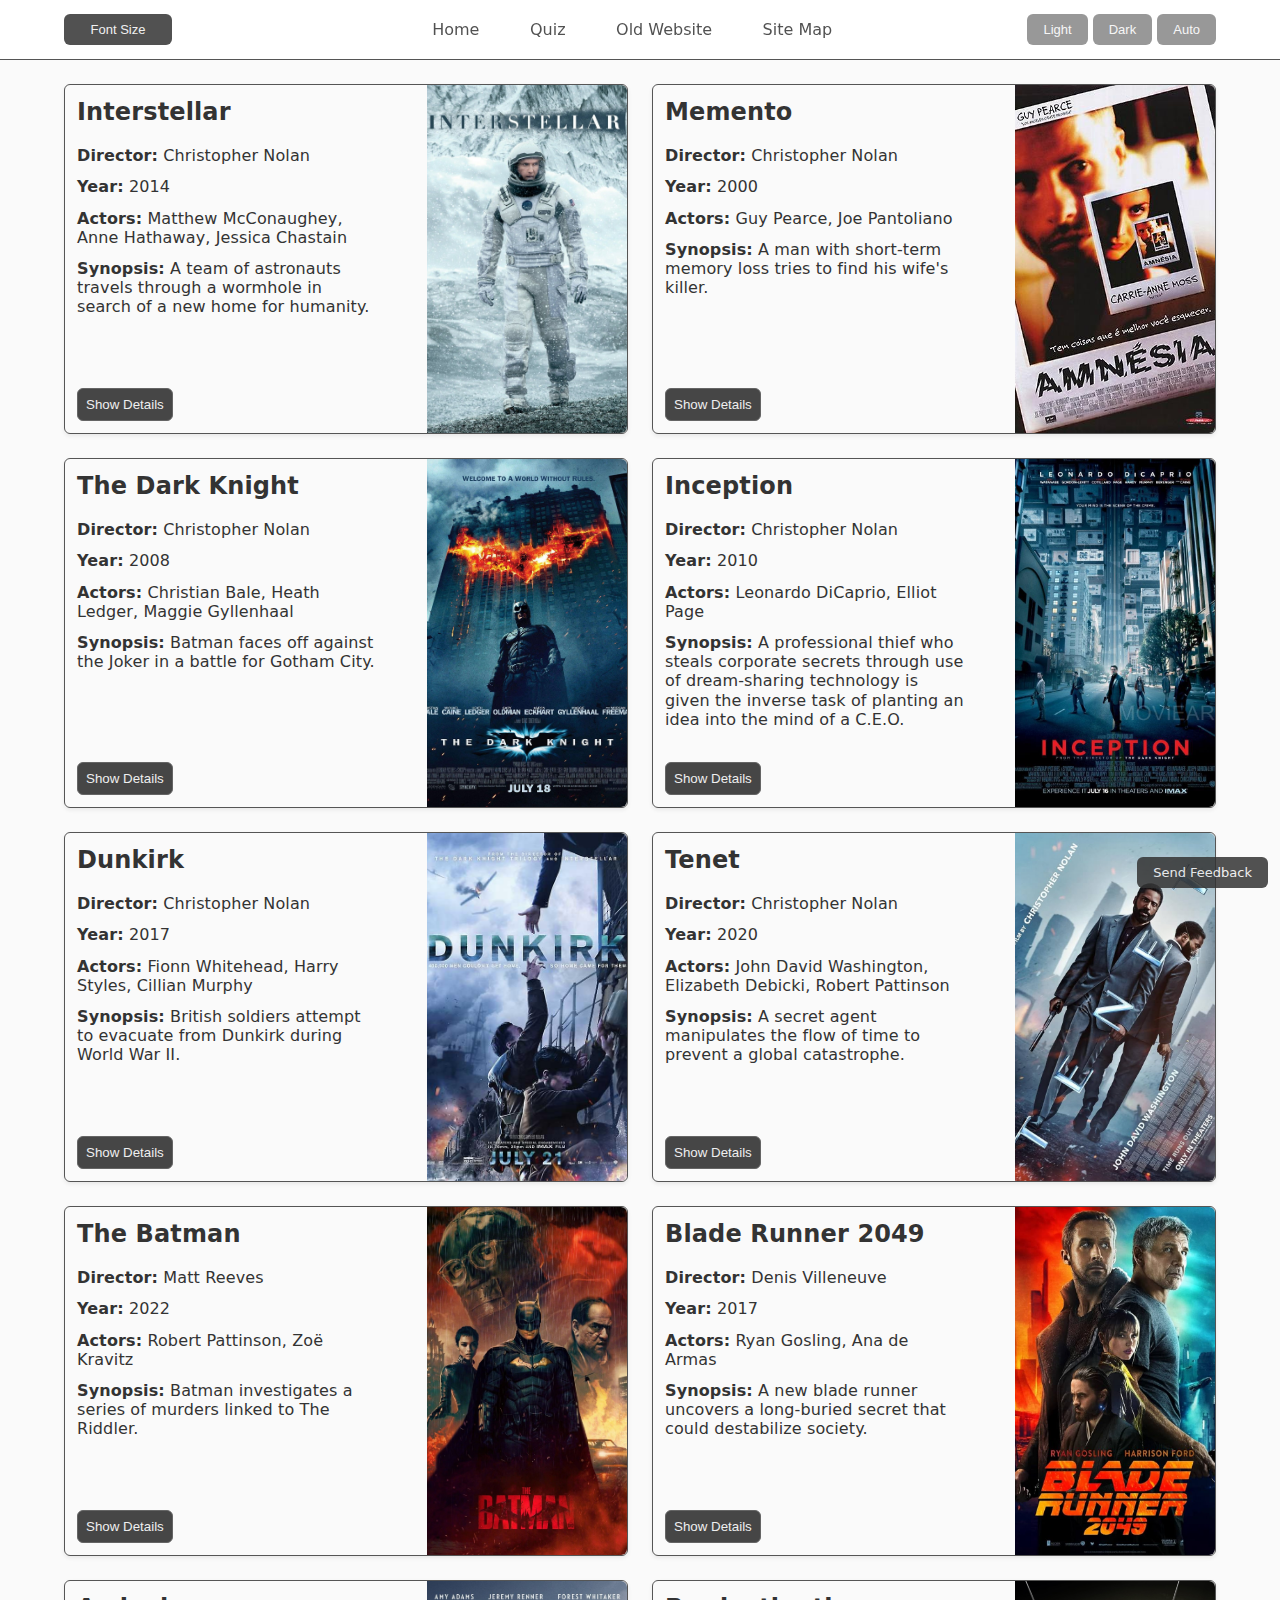
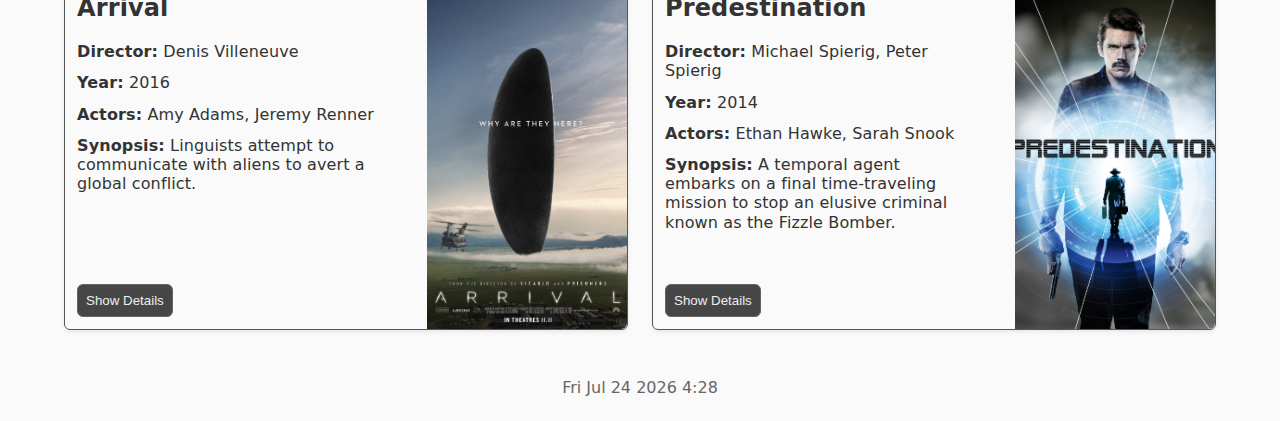
==== commit 9f32c894: "final refactor" ====
--- a/index.html
+++ b/index.html
@@ -7,9 +7,10 @@
     <title>Nolan Films</title>
     <link rel="stylesheet" href="./styles/home.css" />
     <link rel="stylesheet" href="./styles/global.css" />
-    <script type="module" src="./scripts/home/index.js"></script>
-    <script type="module" src="./scripts/utils/theme.js"></script>
-    <script type="module" src="./scripts/utils/chooseFontSize.js"></script>
+    <script src="./scripts/home/index.js"></script>
+    <script src="./scripts/utils/theme.js"></script>
+    <script src="./scripts/utils/chooseFontSize.js"></script>
+    <script src="./scripts/utils/timer.js"></script>
   </head>
   <body>
     <header>
@@ -26,9 +27,9 @@
           <li><a href="./miscellaneous/sitemap.html">Site Map</a></li>
         </ul>
         <aside class="theme-switcher">
-          <button class="light">Light</button>
-          <button class="dark">Dark</button>
-          <button class="auto">Auto</button>
+          <button id="light">Light</button>
+          <button id="dark">Dark</button>
+          <button id="auto">Auto</button>
         </aside>
       </nav>
     </header>
@@ -798,10 +799,106 @@
           </div>
         </dialog>
       </section>
+      <!-- Predestination -->
+      <section class="film">
+        <div class="info">
+          <h2>Predestination</h2>
+          <p class="director">
+            <strong>Director:</strong> Michael Spierig, Peter Spierig
+          </p>
+          <p class="year"><strong>Year:</strong> 2014</p>
+          <p class="actors"><strong>Actors:</strong> Ethan Hawke, Sarah Snook</p>
+          <p class="synopsis">
+            <strong>Synopsis:</strong> A temporal agent embarks on a final
+            time-traveling mission to stop an elusive criminal known as the Fizzle
+            Bomber.
+          </p>
+          <button class="show-details">Show Details</button>
+        </div>
+        <picture class="poster">
+          <img
+            loading="lazy"
+            src="./images/predestination.jpg"
+            alt="Predestination (2014) Poster"
+          />
+        </picture>
+        <dialog class="modal">
+          <picture class="close-modal">
+            <img src="./images/close.svg" alt="close-modal" />
+          </picture>
+          <div class="dive-deeper">
+            <img
+              loading="lazy"
+              src="./images/predestination.jpg"
+              alt="Predestination (2014) Poster"
+            />
+            <div class="main-info">
+              <div class="top-section">
+                <h1>Main Information</h1>
+                <p><strong>Directed by:</strong> Michael Spierig, Peter Spierig</p>
+                <p><strong>Written by:</strong> Michael Spierig, Peter Spierig</p>
+                <p>
+                  <strong>Produced by:</strong> Michael Spierig, Peter Spierig, Paddy
+                  McDonald, Tim McGahan
+                </p>
+                <p>
+                  <strong>Starring:</strong> Ethan Hawke, Sarah Snook, Noah Taylor
+                </p>
+                <p><strong>Cinematography:</strong> Ben Nott</p>
+                <p><strong>Edited by:</strong> Matt Villa</p>
+                <p><strong>Music by:</strong> Peter Spierig</p>
+                <p>
+                  <strong>Production Companies:</strong> Blacklab Entertainment,
+                  Screen Australia, Screen Queensland
+                </p>
+                <p>
+                  <strong>Distributed by:</strong> Pinnacle Films (Australia), Stage
+                  6 Films (United States)
+                </p>
+                <p>
+                  <strong>Release Dates:</strong> August 28, 2014 (Melbourne
+                  International Film Festival), January 9, 2015 (United States)
+                </p>
+                <p><strong>Running Time:</strong> 97 minutes</p>
+                <p><strong>Country:</strong> Australia</p>
+                <p><strong>Language:</strong> English</p>
+                <p><strong>Budget:</strong> $5.4 million</p>
+                <p><strong>Box Office:</strong> $5.4 million</p>
+                <p class="source"><strong>Source:</strong> Wikipedia</p>
+              </div>
+            </div>
+            <div class="bottom-section">
+              <h1>Description</h1>
+              <div class="description">
+                "Predestination" is a 2014 Australian science fiction thriller film
+                directed by Michael and Peter Spierig, starring Ethan Hawke and Sarah
+                Snook. The film follows a temporal agent who embarks on a final
+                time-traveling mission to stop an elusive criminal known as the
+                Fizzle Bomber. However, during his pursuit, he faces mind-bending
+                twists and revelations that challenge his perception of reality. The
+                film's intricate narrative and thought-provoking themes have drawn
+                comparisons to classic time-travel stories while offering its own
+                unique take on the genre. "Predestination" explores themes of
+                identity, destiny, and the consequences of altering the past, keeping
+                audiences engaged with its unpredictable plot twists and compelling
+                performances. The film received positive reviews for its originality,
+                storytelling, and strong performances, particularly from Sarah Snook
+                in a breakout role. Although it achieved modest commercial success,
+                "Predestination" has gained a cult following and remains a standout
+                entry in the time-travel genre.
+              </div>
+            </div>
+          </div>
+        </dialog>
+      </section>
     </main>
     <footer class="footer">
       <form>
-        <a id="send-feedback" href="mailto:test@gmail.com">Send Feedback</a>
+        <a
+          id="send-feedback"
+          href="mailto:test@gmail.com?subject=Feedback. Nolan website&body=I would like to share my feedback about the website."
+          >Send Feedback</a
+        >
       </form>
     </footer>
   </body>
--- a/styles/home.css
+++ b/styles/home.css
@@ -79,7 +79,6 @@
   padding: 12px;
   border-radius: var(--border-radius-l);
   transform: translateX(-50%) translateY(-50%);
-  background-color: var(--body-background-color);
   border: var(--border-width) solid var(--border-color);
 }
 
--- a/styles/global.css
+++ b/styles/global.css
@@ -12,6 +12,7 @@
   --font-color-light: #eee;
 
   --background-color-dark: #333;
+  --background-color-darker: #131313;
   --body-background-color: #fafafa;
 
   --header-border: #555;
@@ -69,7 +70,7 @@
   }
 
   &.dark-theme {
-    background-color: #131313;
+    background-color: var(--background-color-darker);
     color-scheme: dark;
     color: var(--font-color-light);
 
@@ -81,10 +82,6 @@
       color: var(--font-color-light);
     }
 
-    .current-question {
-      border: var(--border-width) solid var(--border-color);
-    }
-
     #check-btn {
       background-color: var(--background-color-dark);
     }
@@ -98,7 +95,7 @@
     }
 
     .modal {
-      background-color: var(--background-color-dark);
+      background-color: var(--background-color-darker);
       color: var(--font-color-light)
     }
 
@@ -123,32 +120,6 @@
   border-bottom: var(--border-width) solid var(--header-border);
   background-color: rgba(255, 255, 255, 0.85);
 
-  nav {
-    display: flex;
-    align-items: center;
-    justify-content: space-between;
-    width: 100%;
-    max-width: 1200px;
-    padding: 0 24px;
-  }
-
-  ul {
-    display: flex;
-    justify-content: space-between;
-    width: 400px;
-    list-style: none;
-  }
-
-  a {
-    opacity: 0.85;
-    color: var(--font-color-dark);
-    text-decoration: none;
-  }
-
-  a:hover {
-    opacity: 1;
-  }
-
   .theme-switcher button {
     padding: 8px 16px;
     border: none;
@@ -165,6 +136,32 @@
   .theme-switcher button:hover {
     opacity: 1;
   }
+}
+
+nav {
+  display: flex;
+  align-items: center;
+  justify-content: space-between;
+  width: 100%;
+  max-width: 1200px;
+  padding: 0 24px;
+}
+
+ul {
+  display: flex;
+  justify-content: space-between;
+  width: 400px;
+  list-style: none;
+}
+
+a {
+  opacity: 0.85;
+  color: var(--font-color-dark);
+  text-decoration: none;
+}
+
+a:hover {
+  opacity: 1;
 }
 
 #change-font-size,
@@ -186,6 +183,10 @@
   opacity: 1;
 }
 
+.modal::backdrop {
+  background-color: rgba(19, 19, 19, 0.55);
+}
+
 #send-feedback {
   width: fit-content;
   position: fixed;
@@ -203,7 +204,7 @@
 /* Dark Mode Styles */
 @media (prefers-color-scheme: dark) {
   body {
-    background-color: #131313;
+    background-color: var(--background-color-darker);
     color-scheme: dark;
     color: var(--font-color-light);
   }
@@ -218,6 +219,14 @@
 
   img {
     filter: brightness(75%);
+  }
+
+  .modal {
+    background-color: var(--background-color-darker);
+  }
+
+  .close-modal {
+    filter: invert(100%);
   }
 
   /* Quiz Styles */
@@ -232,14 +241,6 @@
 
   #answer-input:focus {
     border: var(--border-color) dashed var(--border-width);
-  }
-
-  .modal {
-    background-color: var(--background-color-dark);
-  }
-
-  .close-modal {
-    filter: invert(100%);
   }
 }
 
@@ -258,4 +259,8 @@
   a {
     color: var(--font-color-dark);
   }
+
+  .modal {
+    background-color: var(--body-background-color);
+  }
 }